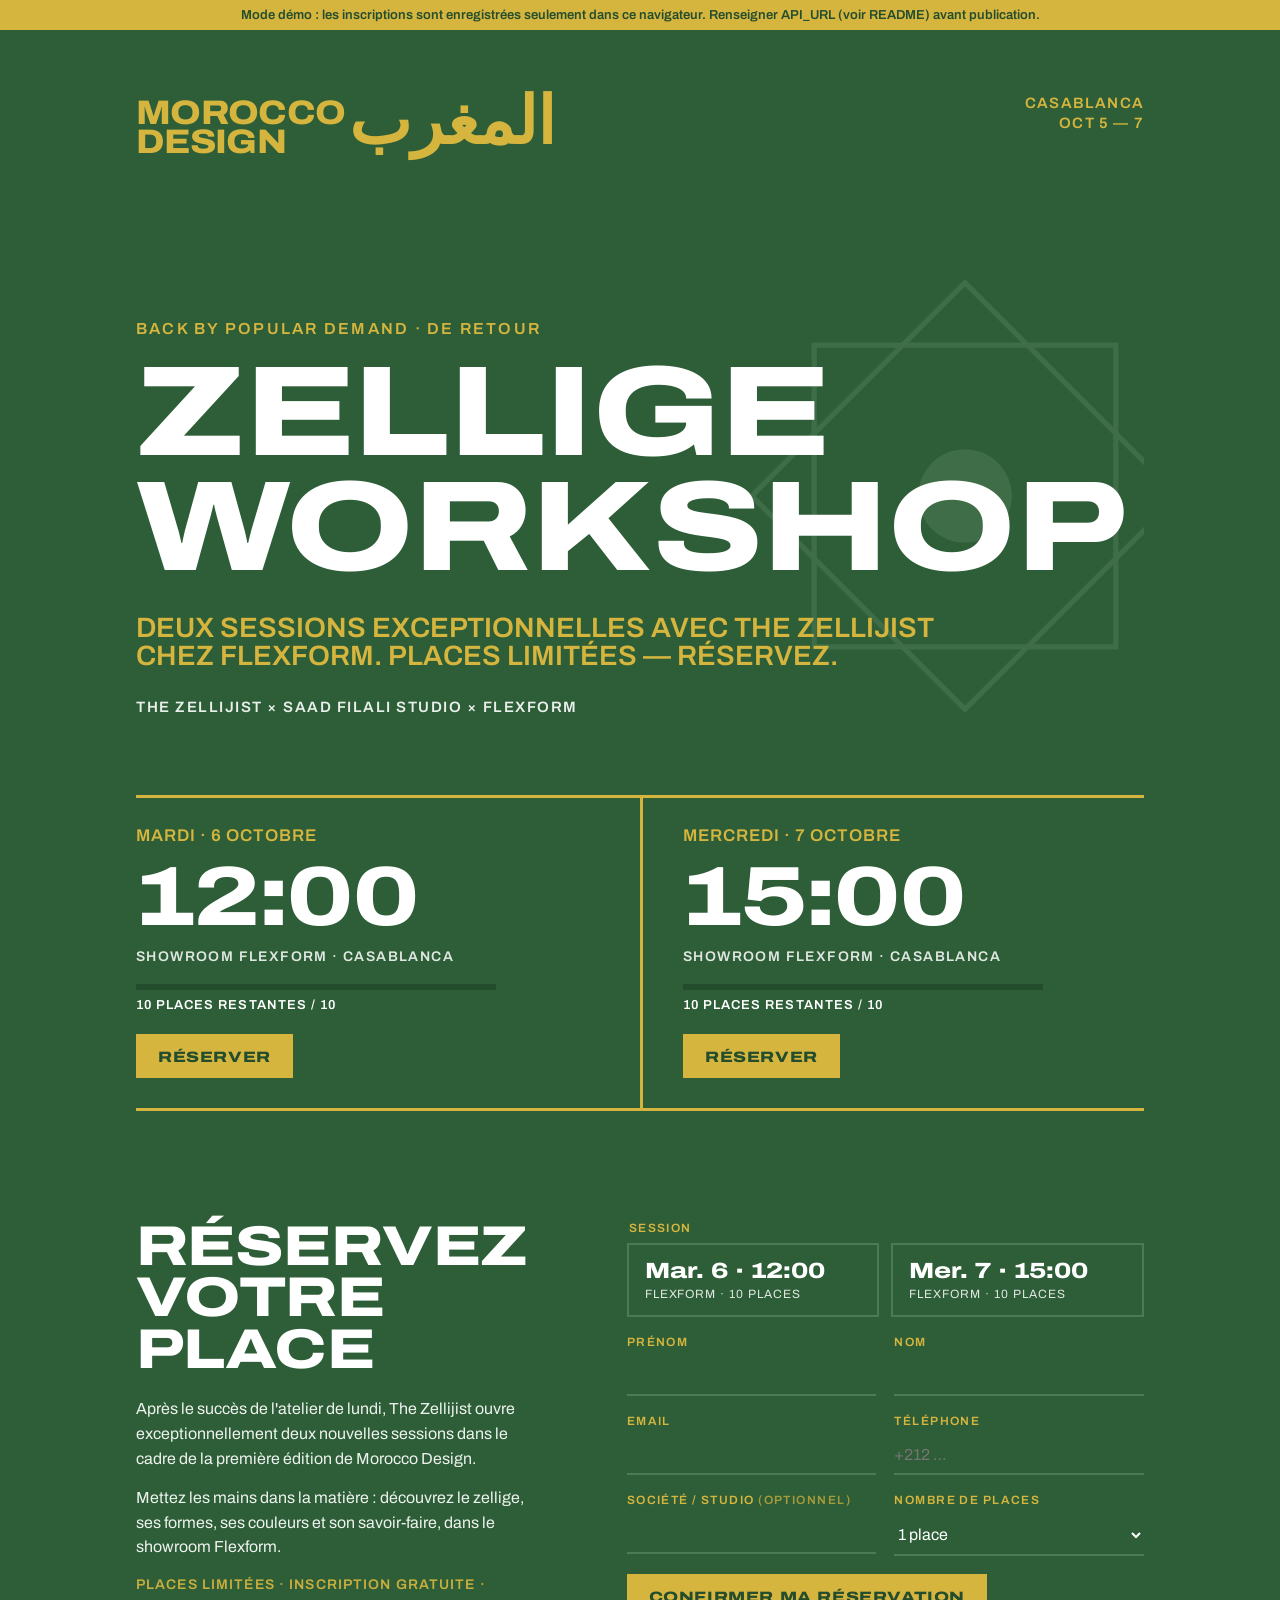
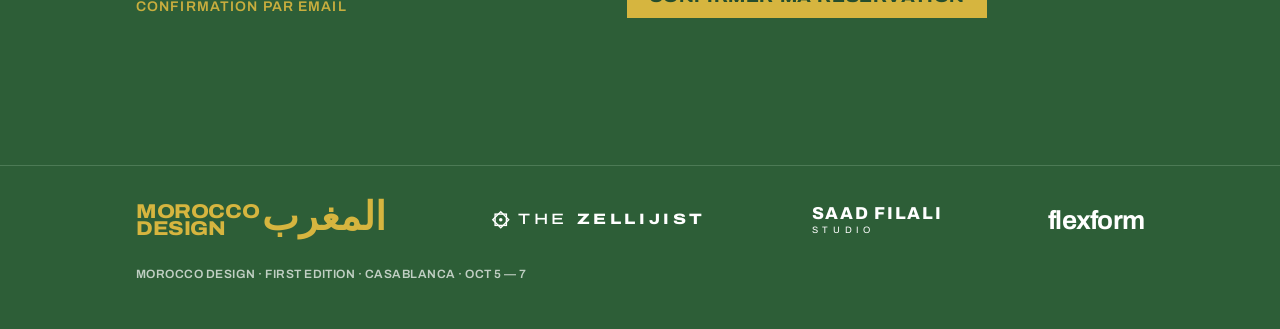
==== atelier/index.html @ c3d48245 "Add Zellijist zellige workshop promo: IG post, story and booking page Morocco Design art direction (" ====
<!doctype html>
<html lang="fr">
<head>
<meta charset="utf-8">
<meta name="viewport" content="width=device-width, initial-scale=1">
<title>Atelier Zellige — The Zellijist × Morocco Design</title>
<meta name="description" content="Atelier zellige The Zellijist chez Flexform, Casablanca — mardi 6 octobre à 12:00 et mercredi 7 octobre à 15:00. Morocco Design, première édition. Places limitées.">
<meta property="og:title" content="Zellige Workshop — The Zellijist × Morocco Design">
<meta property="og:description" content="Deux sessions exceptionnelles chez Flexform, Casablanca. Places limitées — réservez.">
<meta property="og:image" content="visuels/zellijist-atelier-post-1080x1350.png">
<link rel="stylesheet" href="assets/brand.css">
<style>
  /* URL du Web App Google Apps Script : voir README.md */
  * { box-sizing: border-box; }
  html { -webkit-text-size-adjust: 100%; }
  body { margin: 0; background: var(--md-green); color: var(--md-white); font-family: var(--font-wide); font-stretch: 100%; }
  a { color: inherit; }
  .wrap { max-width: 1120px; margin: 0 auto; padding: 0 clamp(16px, 5vw, 56px); }

  header.top { display: flex; justify-content: space-between; align-items: flex-start; padding-top: clamp(28px, 6vw, 64px); }
  header .logo-md { font-size: clamp(22px, 3.4vw, 34px); }
  header .tag { color: var(--md-gold); font-size: clamp(11px, 1.4vw, 15px); letter-spacing: .08em; text-align: right; line-height: 1.3; }

  .hero { position: relative; overflow: clip; padding: clamp(72px, 14vw, 160px) 0 clamp(40px, 7vw, 80px); }
  .hero .motif { position: absolute; right: -8%; top: 12%; width: min(46vw, 520px); color: var(--md-green-line); opacity: .55; pointer-events: none; }
  .eyebrow { color: var(--md-gold); font-size: clamp(12px, 1.5vw, 16px); letter-spacing: .14em; margin-bottom: 18px; }
  h1 { font-size: clamp(36px, 10.5vw, 128px); line-height: .9; margin: 0 0 28px; position: relative; }
  .lead { color: var(--md-gold); font-size: clamp(17px, 2.5vw, 28px); line-height: 1.02; max-width: 820px; margin: 0; position: relative; }
  .hero .by { margin-top: 28px; font-size: clamp(12px, 1.4vw, 15px); letter-spacing: .1em; opacity: .9; position: relative; }

  .sessions { display: grid; grid-template-columns: 1fr 1fr; border-top: 3px solid var(--md-gold); border-bottom: 3px solid var(--md-gold); }
  .s { padding: 28px 0 30px; display: flex; flex-direction: column; gap: 10px; }
  .s + .s { border-left: 3px solid var(--md-gold); padding-left: clamp(20px, 4vw, 40px); }
  .s .d { color: var(--md-gold); font-size: clamp(13px, 1.6vw, 17px); letter-spacing: .06em; }
  .s .h { font-size: clamp(48px, 7vw, 84px); line-height: 1; }
  .s .p { font-size: clamp(11px, 1.3vw, 14px); letter-spacing: .1em; opacity: .85; }
  .seats { margin-top: 10px; max-width: 360px; }
  .seats .bar { height: 6px; background: var(--md-green-deep); position: relative; overflow: hidden; }
  .seats .bar i { position: absolute; inset: 0 auto 0 0; background: var(--md-gold); width: 0; transition: width .5s ease; }
  .seats .n { margin-top: 8px; font-size: 13px; letter-spacing: .08em; }
  .s .pick { margin-top: 12px; align-self: flex-start; }

  .btn { appearance: none; border: 0; cursor: pointer; background: var(--md-gold); color: var(--md-green-deep); font-family: var(--font-wide); font-stretch: 125%; font-weight: 800; text-transform: uppercase; font-size: 15px; letter-spacing: .04em; padding: 15px 22px 13px; text-decoration: none; display: inline-block; }
  .btn:hover { background: var(--md-gold-soft); }
  .btn:focus-visible, input:focus-visible, label.opt:focus-within { outline: 3px solid var(--md-white); outline-offset: 2px; }
  .btn[disabled] { background: var(--md-green-line); color: var(--md-green-deep); cursor: not-allowed; }

  section.book { padding: clamp(56px, 9vw, 110px) 0; display: grid; grid-template-columns: 1fr 1.25fr; gap: clamp(28px, 6vw, 80px); }
  h2 { font-size: clamp(30px, 4.6vw, 56px); line-height: .92; margin: 0 0 22px; }
  .book .intro p { font-size: 16px; line-height: 1.55; margin: 0 0 14px; opacity: .92; max-width: 420px; }
  .book .intro .gold { color: var(--md-gold); }

  form { display: grid; grid-template-columns: 1fr 1fr; gap: 18px 18px; }
  .full { grid-column: 1 / -1; }
  fieldset { border: 0; padding: 0; margin: 0; }
  legend, label.f > span { display: block; font-size: 12px; letter-spacing: .12em; text-transform: uppercase; color: var(--md-gold); margin-bottom: 8px; font-weight: 600; }
  input[type=text], input[type=email], input[type=tel], select { width: 100%; font: inherit; font-size: 16px; color: var(--md-white); background: transparent; border: 0; border-bottom: 2px solid var(--md-green-line); padding: 10px 0; border-radius: 0; }
  input:focus, select:focus { outline: none; border-bottom-color: var(--md-gold); }
  select option { color: #111; }
  .opts { display: grid; grid-template-columns: 1fr 1fr; gap: 12px; }
  label.opt { display: block; border: 2px solid var(--md-green-line); padding: 14px 16px; cursor: pointer; }
  label.opt input { position: absolute; opacity: 0; pointer-events: none; }
  label.opt b { display: block; font-stretch: 125%; font-weight: 800; font-size: 22px; }
  label.opt small { display: block; font-size: 12px; letter-spacing: .08em; text-transform: uppercase; opacity: .85; margin-top: 4px; }
  label.opt:has(input:checked) { border-color: var(--md-gold); background: var(--md-green-deep); }
  label.opt:has(input:disabled) { opacity: .45; cursor: not-allowed; }
  .hp { position: absolute; left: -9999px; }
  .msg { min-height: 1.4em; font-size: 14px; }
  .msg.err { color: #FFD7C2; }
  .done { border: 3px solid var(--md-gold); padding: 32px; }
  .done h3 { margin: 0 0 12px; font-size: 32px; }
  .done p { margin: 0; line-height: 1.5; }
  .demo { background: var(--md-gold); color: var(--md-green-deep); font-size: 13px; text-align: center; padding: 8px 16px; font-weight: 600; }

  footer { border-top: 1px solid var(--md-green-line); padding: 34px 0 48px; }
  footer .partners { justify-content: space-between; gap: 24px 40px; font-size: 15px; }
  footer .partners .logo-md { font-size: 20px; }
  footer .partners .logo-flexform { font-size: 26px; }
  footer .partners .star { width: 1.3em; height: 1.3em; }
  footer .legal { margin-top: 28px; font-size: 12px; opacity: .7; letter-spacing: .04em; }

  @media (max-width: 760px) {
    .sessions { grid-template-columns: 1fr; }
    .s + .s { border-left: 0; border-top: 3px solid var(--md-gold); padding-left: 0; }
    section.book { grid-template-columns: 1fr; }
    form { grid-template-columns: 1fr; }
    .opts { grid-template-columns: 1fr; }
    footer .partners { justify-content: flex-start; }
  }
</style>
</head>
<body>
<div class="demo" id="demo" hidden>Mode démo : les inscriptions sont enregistrées seulement dans ce navigateur. Renseigner API_URL (voir README) avant publication.</div>

<div class="wrap">
  <header class="top">
    <a href="https://www.moroccodesign.com/experiences" class="logo logo-md" aria-label="Morocco Design" style="text-decoration:none"><span class="lat"><span>Morocco</span><span>Design</span></span><span class="ar" lang="ar">المغرب</span></a>
    <div class="tag caps">Casablanca<br>Oct 5 — 7</div>
  </header>

  <section class="hero">
    <svg class="motif" viewBox="0 0 100 100" fill="none" stroke="currentColor" stroke-width="1" aria-hidden="true"><rect x="21" y="21" width="58" height="58"/><rect x="21" y="21" width="58" height="58" transform="rotate(45 50 50)"/><circle cx="50" cy="50" r="9" fill="currentColor" stroke="none"/></svg>
    <div class="eyebrow caps">Back by popular demand · De retour</div>
    <h1 class="wide">Zellige<br>Workshop</h1>
    <p class="lead caps">Deux sessions exceptionnelles avec The Zellijist chez Flexform. Places limitées — réservez.</p>
    <div class="by caps">The Zellijist × Saad Filali Studio × Flexform</div>
  </section>

  <div class="sessions" id="sessions">
    <div class="s" data-id="mar-06-1200">
      <div class="d caps">Mardi · 6 octobre</div>
      <div class="h wide">12:00</div>
      <div class="p caps">Showroom Flexform · Casablanca</div>
      <div class="seats"><div class="bar"><i></i></div><div class="n caps">…</div></div>
      <a class="btn pick" href="#reserver">Réserver</a>
    </div>
    <div class="s" data-id="mer-07-1500">
      <div class="d caps">Mercredi · 7 octobre</div>
      <div class="h wide">15:00</div>
      <div class="p caps">Showroom Flexform · Casablanca</div>
      <div class="seats"><div class="bar"><i></i></div><div class="n caps">…</div></div>
      <a class="btn pick" href="#reserver">Réserver</a>
    </div>
  </div>

  <section class="book" id="reserver">
    <div class="intro">
      <h2 class="wide">Réservez<br>votre place</h2>
      <p>Après le succès de l'atelier de lundi, The Zellijist ouvre exceptionnellement deux nouvelles sessions dans le cadre de la première édition de Morocco Design.</p>
      <p>Mettez les mains dans la matière : découvrez le zellige, ses formes, ses couleurs et son savoir-faire, dans le showroom Flexform.</p>
      <p class="gold caps" style="font-size:14px;letter-spacing:.08em">Places limitées · Inscription gratuite · Confirmation par email</p>
    </div>

    <div id="formBox">
      <form id="form" novalidate>
        <fieldset class="full">
          <legend>Session</legend>
          <div class="opts">
            <label class="opt"><input type="radio" name="session" value="mar-06-1200" required><b>Mar. 6 · 12:00</b><small data-left="mar-06-1200">Flexform</small></label>
            <label class="opt"><input type="radio" name="session" value="mer-07-1500"><b>Mer. 7 · 15:00</b><small data-left="mer-07-1500">Flexform</small></label>
          </div>
        </fieldset>
        <label class="f"><span>Prénom</span><input type="text" name="firstName" autocomplete="given-name" required maxlength="80"></label>
        <label class="f"><span>Nom</span><input type="text" name="lastName" autocomplete="family-name" required maxlength="80"></label>
        <label class="f"><span>Email</span><input type="email" name="email" autocomplete="email" required maxlength="120"></label>
        <label class="f"><span>Téléphone</span><input type="tel" name="phone" autocomplete="tel" required maxlength="40" placeholder="+212 …"></label>
        <label class="f"><span>Société / studio <em style="font-style:normal;opacity:.7">(optionnel)</em></span><input type="text" name="company" autocomplete="organization" maxlength="120"></label>
        <label class="f"><span>Nombre de places</span><select name="seats"><option value="1">1 place</option><option value="2">2 places</option></select></label>
        <label class="hp" aria-hidden="true">Site web<input type="text" name="website" tabindex="-1" autocomplete="off"></label>
        <div class="full"><button class="btn" type="submit" id="submit">Confirmer ma réservation</button></div>
        <div class="full msg" id="msg" role="status" aria-live="polite"></div>
      </form>
    </div>
  </section>
</div>

<footer>
  <div class="wrap">
    <div class="partners">
      <span class="logo logo-md"><span class="lat"><span>Morocco</span><span>Design</span></span><span class="ar" lang="ar">المغرب</span></span>
      <span class="logo logo-zellijist"><svg class="star" viewBox="0 0 100 100" fill="none" stroke="currentColor" stroke-width="7" aria-hidden="true"><rect x="21" y="21" width="58" height="58"/><rect x="21" y="21" width="58" height="58" transform="rotate(45 50 50)"/><circle cx="50" cy="50" r="9" fill="currentColor" stroke="none"/></svg><span>The <b>Zellijist</b></span></span>
      <span class="logo logo-sfs"><b>Saad Filali</b><span>Studio</span></span>
      <span class="logo logo-flexform">flexform</span>
    </div>
    <div class="legal caps">Morocco Design · First edition · Casablanca · Oct 5 — 7</div>
  </div>
</footer>

<script>
  // ⬇︎ Coller ici l'URL du Web App Apps Script (…/exec). Vide = mode démo local.
  const API_URL = '';

  const DEMO_CAPACITY = 10;
  const IDS = ['mar-06-1200', 'mer-07-1500'];
  const ERRORS = {
    full: 'Cette session est complète. Essayez l\'autre créneau.',
    not_enough_seats: 'Il ne reste pas assez de places pour ce créneau.',
    already_registered: 'Vous êtes déjà inscrit·e à cette session avec cet email.',
    invalid_fields: 'Merci de remplir tous les champs obligatoires.',
    invalid_session: 'Merci de choisir une session.',
    busy: 'Beaucoup de demandes en même temps, merci de réessayer.',
    network: 'Connexion impossible. Merci de réessayer dans un instant.',
  };

  const form = document.getElementById('form');
  const msg = document.getElementById('msg');
  const submit = document.getElementById('submit');

  // ----- Mode démo (localStorage) -----
  const demo = {
    load() { try { return JSON.parse(localStorage.getItem('zellijist-demo') || '[]'); } catch { return []; } },
    save(rows) { try { localStorage.setItem('zellijist-demo', JSON.stringify(rows)); } catch {} },
    sessions(rows) {
      const out = {};
      IDS.forEach(id => {
        const booked = rows.filter(r => r.session === id).reduce((a, r) => a + r.seats, 0);
        out[id] = { capacity: DEMO_CAPACITY, booked, remaining: Math.max(0, DEMO_CAPACITY - booked) };
      });
      return out;
    },
  };

  async function fetchSessions() {
    if (!API_URL) return demo.sessions(demo.load());
    const r = await fetch(API_URL, { cache: 'no-store' });
    const j = await r.json();
    return j.sessions;
  }

  async function postBooking(data) {
    if (!API_URL) {
      const rows = demo.load();
      const s = demo.sessions(rows)[data.session];
      if (!s) return { ok: false, error: 'invalid_session' };
      if (rows.some(r => r.session === data.session && r.email === data.email.toLowerCase())) return { ok: false, error: 'already_registered' };
      if (data.seats > s.remaining) return { ok: false, error: s.remaining ? 'not_enough_seats' : 'full' };
      rows.push({ ...data, email: data.email.toLowerCase(), date: new Date().toISOString() });
      demo.save(rows);
      return { ok: true, sessions: demo.sessions(rows) };
    }
    // text/plain évite la requête preflight CORS vers Apps Script
    const r = await fetch(API_URL, { method: 'POST', headers: { 'Content-Type': 'text/plain;charset=utf-8' }, body: JSON.stringify(data) });
    return r.json();
  }

  function render(sessions) {
    if (!sessions) return;
    IDS.forEach(id => {
      const s = sessions[id]; if (!s) return;
      const card = document.querySelector(`.s[data-id="${id}"]`);
      const pct = s.capacity ? (s.booked / s.capacity) * 100 : 100;
      card.querySelector('.bar i').style.width = pct + '%';
      card.querySelector('.n').textContent = s.remaining > 0
        ? `${s.remaining} place${s.remaining > 1 ? 's' : ''} restante${s.remaining > 1 ? 's' : ''} / ${s.capacity}`
        : 'Complet';
      const pick = card.querySelector('.pick');
      pick.textContent = s.remaining > 0 ? 'Réserver' : 'Complet';
      pick.toggleAttribute('aria-disabled', s.remaining <= 0);
      pick.style.pointerEvents = s.remaining > 0 ? '' : 'none';
      pick.style.opacity = s.remaining > 0 ? '' : '.5';
      const radio = form.querySelector(`input[value="${id}"]`);
      radio.disabled = s.remaining <= 0;
      if (radio.disabled) radio.checked = false;
      form.querySelector(`[data-left="${id}"]`).textContent = s.remaining > 0 ? `Flexform · ${s.remaining} place${s.remaining > 1 ? 's' : ''}` : 'Complet';
    });
    const seatsSel = form.seats;
    const chosen = form.querySelector('input[name=session]:checked');
    const left = chosen ? sessions[chosen.value].remaining : 2;
    seatsSel.options[1].disabled = left < 2;
    if (left < 2) seatsSel.value = '1';
    if (IDS.every(id => sessions[id] && sessions[id].remaining <= 0)) {
      submit.disabled = true; submit.textContent = 'Toutes les sessions sont complètes';
    }
  }

  let current = null;
  async function refresh() {
    try { current = await fetchSessions(); render(current); }
    catch { document.querySelectorAll('.seats .n').forEach(n => (n.textContent = 'Places limitées')); }
  }

  document.querySelectorAll('.s .pick').forEach(a => a.addEventListener('click', () => {
    const id = a.closest('.s').dataset.id;
    const radio = form.querySelector(`input[value="${id}"]`);
    if (!radio.disabled) { radio.checked = true; render(current); }
  }));
  form.addEventListener('change', e => { if (e.target.name === 'session') render(current); });

  form.addEventListener('submit', async e => {
    e.preventDefault();
    msg.className = 'full msg'; msg.textContent = '';
    const fd = new FormData(form);
    const data = Object.fromEntries(fd.entries());
    data.seats = parseInt(data.seats, 10) || 1;
    if (!data.session) { msg.className += ' err'; msg.textContent = ERRORS.invalid_session; return; }
    if (!form.checkValidity()) { msg.className += ' err'; msg.textContent = ERRORS.invalid_fields; form.reportValidity(); return; }

    submit.disabled = true; submit.textContent = 'Envoi…';
    let res;
    try { res = await postBooking(data); } catch { res = { ok: false, error: 'network' }; }
    submit.disabled = false; submit.textContent = 'Confirmer ma réservation';

    if (res.sessions) { current = res.sessions; render(current); }
    if (!res.ok) { msg.className += ' err'; msg.textContent = ERRORS[res.error] || ERRORS.network; return; }

    const label = data.session === 'mar-06-1200' ? 'mardi 6 octobre à 12:00' : 'mercredi 7 octobre à 15:00';
    const box = document.getElementById('formBox');
    box.innerHTML = '';
    const done = document.createElement('div'); done.className = 'done';
    const h = document.createElement('h3'); h.className = 'wide'; h.textContent = 'C\'est réservé';
    const p = document.createElement('p');
    p.textContent = `Merci ${data.firstName} ! ${data.seats > 1 ? 'Vos ' + data.seats + ' places sont confirmées' : 'Votre place est confirmée'} pour l'atelier du ${label}, au showroom Flexform à Casablanca.${API_URL ? ' Un email de confirmation vous a été envoyé.' : ''}`;
    done.append(h, p); box.append(done);
    box.scrollIntoView({ behavior: 'smooth', block: 'center' });
  });

  if (!API_URL) document.getElementById('demo').hidden = false;
  refresh();
  setInterval(refresh, 30000);
</script>
</body>
</html>
---- atelier/assets/brand.css ----
/* Morocco Design 2026 — DA reprise pour l'atelier The Zellijist
   Vert / or / blanc, grotesque étendue en capitales. */
/* Polices auto-hébergées (Google Fonts, licence OFL) */
@font-face { font-family: 'Archivo'; font-style: normal; font-weight: 400 900; font-stretch: 62% 125%; font-display: swap;
  src: url(fonts/archivo-latin.woff2) format('woff2');
  unicode-range: U+0000-00FF, U+0131, U+0152-0153, U+02BB-02BC, U+02C6, U+02DA, U+02DC, U+0304, U+0308, U+0329, U+2000-206F, U+20AC, U+2122, U+2191, U+2193, U+2212, U+2215, U+FEFF, U+FFFD; }
@font-face { font-family: 'Archivo'; font-style: normal; font-weight: 400 900; font-stretch: 62% 125%; font-display: swap;
  src: url(fonts/archivo-latin-ext.woff2) format('woff2');
  unicode-range: U+0100-02BA, U+02BD-02C5, U+02C7-02CC, U+02CE-02D7, U+02DD-02FF, U+1E00-1E9F, U+20A0-20C0, U+2C60-2C7F, U+A720-A7FF; }
@font-face { font-family: 'Amiri'; font-style: normal; font-weight: 700; font-display: swap;
  src: url(fonts/amiri-arabic.woff2) format('woff2'); unicode-range: U+0600-06FF, U+0750-077F, U+FB50-FDFF, U+FE70-FEFC; }

:root {
  --md-green: #2D5E37;
  --md-green-deep: #244D2D;
  --md-green-line: #4C7A55;
  --md-gold: #D6B53F;
  --md-gold-soft: #E4CB6E;
  --md-white: #FFFFFF;
  --md-ink: #10261A;
  --font-wide: 'Archivo', 'Helvetica Neue', Arial, sans-serif;
  --font-ar: 'Amiri', 'Noto Naskh Arabic', serif;
}

.wide { font-family: var(--font-wide); font-stretch: 125%; font-weight: 800; text-transform: uppercase; letter-spacing: -0.01em; }
.caps { font-family: var(--font-wide); font-stretch: 100%; font-weight: 600; text-transform: uppercase; }

/* ---------- Logos ----------
   Wordmarks typographiques en attendant les fichiers officiels.
   Pour utiliser les vrais logos : déposer les SVG/PNG dans atelier/assets/logos/
   et remplacer le contenu de chaque .logo par <img src="assets/logos/xxx.svg" alt="...">. */
.logo { display: inline-flex; align-items: center; color: currentColor; line-height: 1; white-space: nowrap; }

.logo-md { gap: .12em; color: var(--md-gold); }

.logo-md .lat { text-transform: uppercase; font-family: var(--font-wide); font-stretch: 112%; font-weight: 800; font-size: 1em; line-height: .86; letter-spacing: -0.02em; display: flex; flex-direction: column; }
.logo-md .ar { font-family: var(--font-ar); font-weight: 700; font-size: 1.95em; line-height: 1; transform: translateY(-.08em); }

.logo-zellijist { font-family: var(--font-wide); font-stretch: 125%; font-weight: 500; letter-spacing: .24em; text-transform: uppercase; gap: .5em; }
.logo-zellijist .star { width: 1.15em; height: 1.15em; flex: none; }
.logo-zellijist b { font-weight: 800; }

.logo-sfs { font-family: var(--font-wide); font-stretch: 100%; font-weight: 400; letter-spacing: .18em; text-transform: uppercase; flex-direction: column; align-items: flex-start; gap: .25em; }
.logo-sfs b { font-weight: 800; letter-spacing: .1em; font-size: 1.15em; }
.logo-sfs span { font-size: .62em; letter-spacing: .5em; }

.logo-flexform { font-family: var(--font-wide); font-stretch: 100%; font-weight: 700; letter-spacing: -0.03em; text-transform: lowercase; font-size: 1.35em; }

.partners { display: flex; align-items: center; flex-wrap: wrap; }
.partners .x { font-family: var(--font-wide); font-weight: 400; opacity: .6; }

[hidden] { display: none !important; }
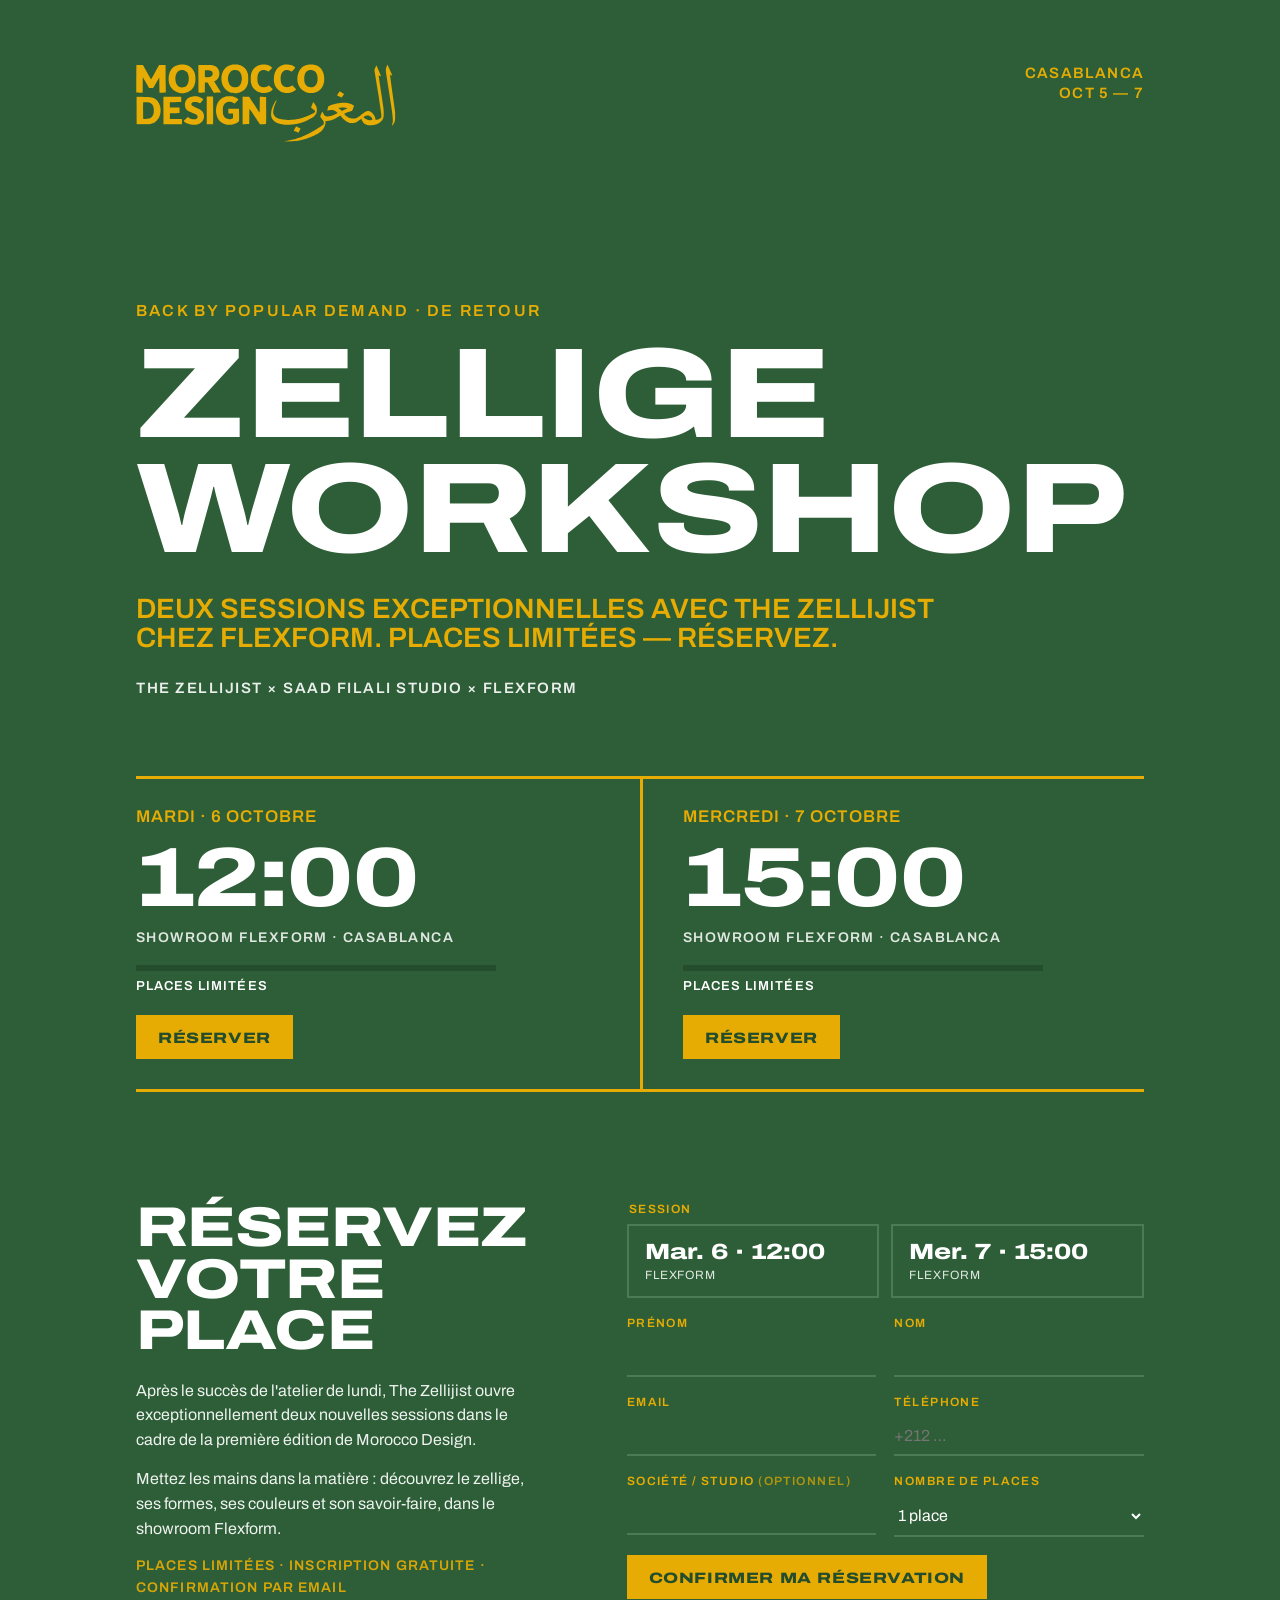
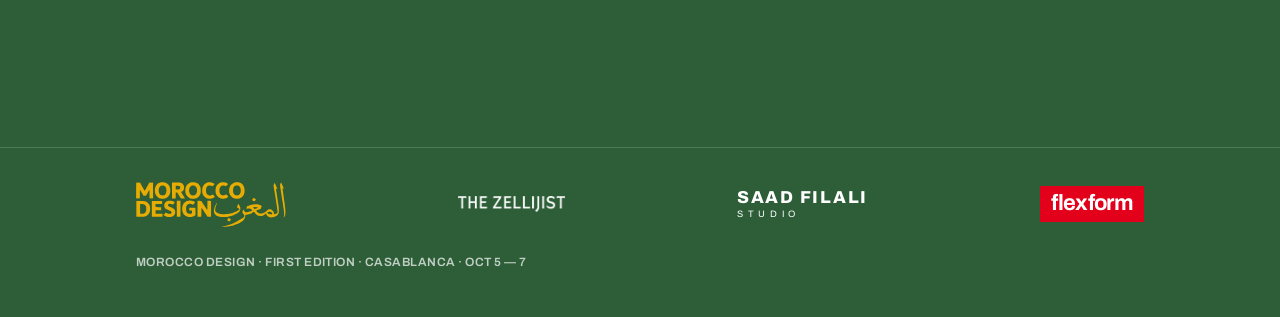
==== commit e4bb6d17: "Atelier: official logos, no watermark, Vercel API wiring Morocco Design vector logo (official gold #" ====
--- a/atelier/index.html
+++ b/atelier/index.html
@@ -18,11 +18,10 @@
   .wrap { max-width: 1120px; margin: 0 auto; padding: 0 clamp(16px, 5vw, 56px); }
 
   header.top { display: flex; justify-content: space-between; align-items: flex-start; padding-top: clamp(28px, 6vw, 64px); }
-  header .logo-md { font-size: clamp(22px, 3.4vw, 34px); }
+  header .logo-md { width: clamp(160px, 24vw, 260px); }
   header .tag { color: var(--md-gold); font-size: clamp(11px, 1.4vw, 15px); letter-spacing: .08em; text-align: right; line-height: 1.3; }
 
   .hero { position: relative; overflow: clip; padding: clamp(72px, 14vw, 160px) 0 clamp(40px, 7vw, 80px); }
-  .hero .motif { position: absolute; right: -8%; top: 12%; width: min(46vw, 520px); color: var(--md-green-line); opacity: .55; pointer-events: none; }
   .eyebrow { color: var(--md-gold); font-size: clamp(12px, 1.5vw, 16px); letter-spacing: .14em; margin-bottom: 18px; }
   h1 { font-size: clamp(36px, 10.5vw, 128px); line-height: .9; margin: 0 0 28px; position: relative; }
   .lead { color: var(--md-gold); font-size: clamp(17px, 2.5vw, 28px); line-height: 1.02; max-width: 820px; margin: 0; position: relative; }
@@ -74,9 +73,9 @@
 
   footer { border-top: 1px solid var(--md-green-line); padding: 34px 0 48px; }
   footer .partners { justify-content: space-between; gap: 24px 40px; font-size: 15px; }
-  footer .partners .logo-md { font-size: 20px; }
-  footer .partners .logo-flexform { font-size: 26px; }
-  footer .partners .star { width: 1.3em; height: 1.3em; }
+  footer .partners .logo-md { width: 150px; }
+  footer .partners .logo-flexform { font-size: 22px; }
+  footer .partners .logo-zellijist { height: 16px; width: auto; }
   footer .legal { margin-top: 28px; font-size: 12px; opacity: .7; letter-spacing: .04em; }
 
   @media (max-width: 760px) {
@@ -90,16 +89,15 @@
 </style>
 </head>
 <body>
-<div class="demo" id="demo" hidden>Mode démo : les inscriptions sont enregistrées seulement dans ce navigateur. Renseigner API_URL (voir README) avant publication.</div>
+<div class="demo" id="demo" hidden>Mode démo : les inscriptions sont enregistrées seulement dans ce navigateur.</div>
 
 <div class="wrap">
   <header class="top">
-    <a href="https://www.moroccodesign.com/experiences" class="logo logo-md" aria-label="Morocco Design" style="text-decoration:none"><span class="lat"><span>Morocco</span><span>Design</span></span><span class="ar" lang="ar">المغرب</span></a>
+    <a href="https://www.moroccodesign.com/experiences" aria-label="Morocco Design"><img class="logo logo-md" src="assets/logos/morocco-design.svg" alt="Morocco Design"></a>
     <div class="tag caps">Casablanca<br>Oct 5 — 7</div>
   </header>
 
   <section class="hero">
-    <svg class="motif" viewBox="0 0 100 100" fill="none" stroke="currentColor" stroke-width="1" aria-hidden="true"><rect x="21" y="21" width="58" height="58"/><rect x="21" y="21" width="58" height="58" transform="rotate(45 50 50)"/><circle cx="50" cy="50" r="9" fill="currentColor" stroke="none"/></svg>
     <div class="eyebrow caps">Back by popular demand · De retour</div>
     <h1 class="wide">Zellige<br>Workshop</h1>
     <p class="lead caps">Deux sessions exceptionnelles avec The Zellijist chez Flexform. Places limitées — réservez.</p>
@@ -157,8 +155,8 @@
 <footer>
   <div class="wrap">
     <div class="partners">
-      <span class="logo logo-md"><span class="lat"><span>Morocco</span><span>Design</span></span><span class="ar" lang="ar">المغرب</span></span>
-      <span class="logo logo-zellijist"><svg class="star" viewBox="0 0 100 100" fill="none" stroke="currentColor" stroke-width="7" aria-hidden="true"><rect x="21" y="21" width="58" height="58"/><rect x="21" y="21" width="58" height="58" transform="rotate(45 50 50)"/><circle cx="50" cy="50" r="9" fill="currentColor" stroke="none"/></svg><span>The <b>Zellijist</b></span></span>
+      <img class="logo logo-md" src="assets/logos/morocco-design.svg" alt="Morocco Design">
+      <img class="logo logo-zellijist" src="assets/logos/the-zellijist-blanc.png" alt="The Zellijist">
       <span class="logo logo-sfs"><b>Saad Filali</b><span>Studio</span></span>
       <span class="logo logo-flexform">flexform</span>
     </div>
@@ -167,8 +165,9 @@
 </footer>
 
 <script>
-  // ⬇︎ Coller ici l'URL du Web App Apps Script (…/exec). Vide = mode démo local.
-  const API_URL = '';
+  // Fonction Vercel du site (api/atelier.js). Mode démo hors ligne : fichier local, localhost ou ?demo.
+  const API_URL = '/api/atelier';
+  const DEMO = location.protocol === 'file:' || /^(localhost|127\.0\.0\.1)$/.test(location.hostname) || new URLSearchParams(location.search).has('demo');
 
   const DEMO_CAPACITY = 10;
   const IDS = ['mar-06-1200', 'mer-07-1500'];
@@ -201,14 +200,15 @@
   };
 
   async function fetchSessions() {
-    if (!API_URL) return demo.sessions(demo.load());
+    if (DEMO) return demo.sessions(demo.load());
     const r = await fetch(API_URL, { cache: 'no-store' });
     const j = await r.json();
+    if (!j.ok) throw new Error(j.error);
     return j.sessions;
   }
 
   async function postBooking(data) {
-    if (!API_URL) {
+    if (DEMO) {
       const rows = demo.load();
       const s = demo.sessions(rows)[data.session];
       if (!s) return { ok: false, error: 'invalid_session' };
@@ -218,8 +218,7 @@
       demo.save(rows);
       return { ok: true, sessions: demo.sessions(rows) };
     }
-    // text/plain évite la requête preflight CORS vers Apps Script
-    const r = await fetch(API_URL, { method: 'POST', headers: { 'Content-Type': 'text/plain;charset=utf-8' }, body: JSON.stringify(data) });
+    const r = await fetch(API_URL, { method: 'POST', headers: { 'Content-Type': 'application/json' }, body: JSON.stringify(data) });
     return r.json();
   }
 
@@ -289,12 +288,12 @@
     const done = document.createElement('div'); done.className = 'done';
     const h = document.createElement('h3'); h.className = 'wide'; h.textContent = 'C\'est réservé';
     const p = document.createElement('p');
-    p.textContent = `Merci ${data.firstName} ! ${data.seats > 1 ? 'Vos ' + data.seats + ' places sont confirmées' : 'Votre place est confirmée'} pour l'atelier du ${label}, au showroom Flexform à Casablanca.${API_URL ? ' Un email de confirmation vous a été envoyé.' : ''}`;
+    p.textContent = `Merci ${data.firstName} ! ${data.seats > 1 ? 'Vos ' + data.seats + ' places sont confirmées' : 'Votre place est confirmée'} pour l'atelier du ${label}, au showroom Flexform à Casablanca.${!DEMO ? ' Un email de confirmation vous a été envoyé.' : ''}`;
     done.append(h, p); box.append(done);
     box.scrollIntoView({ behavior: 'smooth', block: 'center' });
   });
 
-  if (!API_URL) document.getElementById('demo').hidden = false;
+  if (DEMO) document.getElementById('demo').hidden = false;
   refresh();
   setInterval(refresh, 30000);
 </script>
--- a/atelier/assets/brand.css
+++ b/atelier/assets/brand.css
@@ -7,44 +7,33 @@
 @font-face { font-family: 'Archivo'; font-style: normal; font-weight: 400 900; font-stretch: 62% 125%; font-display: swap;
   src: url(fonts/archivo-latin-ext.woff2) format('woff2');
   unicode-range: U+0100-02BA, U+02BD-02C5, U+02C7-02CC, U+02CE-02D7, U+02DD-02FF, U+1E00-1E9F, U+20A0-20C0, U+2C60-2C7F, U+A720-A7FF; }
-@font-face { font-family: 'Amiri'; font-style: normal; font-weight: 700; font-display: swap;
-  src: url(fonts/amiri-arabic.woff2) format('woff2'); unicode-range: U+0600-06FF, U+0750-077F, U+FB50-FDFF, U+FE70-FEFC; }
 
 :root {
   --md-green: #2D5E37;
   --md-green-deep: #244D2D;
   --md-green-line: #4C7A55;
-  --md-gold: #D6B53F;
-  --md-gold-soft: #E4CB6E;
+  --md-gold: #E6AC03;   /* or du logo vectoriel officiel */
+  --md-gold-soft: #F2C23A;
   --md-white: #FFFFFF;
   --md-ink: #10261A;
+  --flexform-red: #E2001A;
   --font-wide: 'Archivo', 'Helvetica Neue', Arial, sans-serif;
-  --font-ar: 'Amiri', 'Noto Naskh Arabic', serif;
 }
 
 .wide { font-family: var(--font-wide); font-stretch: 125%; font-weight: 800; text-transform: uppercase; letter-spacing: -0.01em; }
 .caps { font-family: var(--font-wide); font-stretch: 100%; font-weight: 600; text-transform: uppercase; }
 
 /* ---------- Logos ----------
-   Wordmarks typographiques en attendant les fichiers officiels.
-   Pour utiliser les vrais logos : déposer les SVG/PNG dans atelier/assets/logos/
-   et remplacer le contenu de chaque .logo par <img src="assets/logos/xxx.svg" alt="...">. */
+   Fichiers dans assets/logos/ (fonds transparents). Flexform garde son cadre rouge.
+   Saad Filali Studio : wordmark typographique en attendant le fichier officiel. */
 .logo { display: inline-flex; align-items: center; color: currentColor; line-height: 1; white-space: nowrap; }
-
-.logo-md { gap: .12em; color: var(--md-gold); }
-
-.logo-md .lat { text-transform: uppercase; font-family: var(--font-wide); font-stretch: 112%; font-weight: 800; font-size: 1em; line-height: .86; letter-spacing: -0.02em; display: flex; flex-direction: column; }
-.logo-md .ar { font-family: var(--font-ar); font-weight: 700; font-size: 1.95em; line-height: 1; transform: translateY(-.08em); }
-
-.logo-zellijist { font-family: var(--font-wide); font-stretch: 125%; font-weight: 500; letter-spacing: .24em; text-transform: uppercase; gap: .5em; }
-.logo-zellijist .star { width: 1.15em; height: 1.15em; flex: none; }
-.logo-zellijist b { font-weight: 800; }
+img.logo { display: block; height: auto; }
 
 .logo-sfs { font-family: var(--font-wide); font-stretch: 100%; font-weight: 400; letter-spacing: .18em; text-transform: uppercase; flex-direction: column; align-items: flex-start; gap: .25em; }
 .logo-sfs b { font-weight: 800; letter-spacing: .1em; font-size: 1.15em; }
 .logo-sfs span { font-size: .62em; letter-spacing: .5em; }
 
-.logo-flexform { font-family: var(--font-wide); font-stretch: 100%; font-weight: 700; letter-spacing: -0.03em; text-transform: lowercase; font-size: 1.35em; }
+.logo-flexform { background: var(--flexform-red); color: #fff; font-family: var(--font-wide); font-stretch: 100%; font-weight: 700; letter-spacing: -0.03em; text-transform: lowercase; font-size: 1.35em; padding: .28em .5em .36em; }
 
 .partners { display: flex; align-items: center; flex-wrap: wrap; }
 .partners .x { font-family: var(--font-wide); font-weight: 400; opacity: .6; }
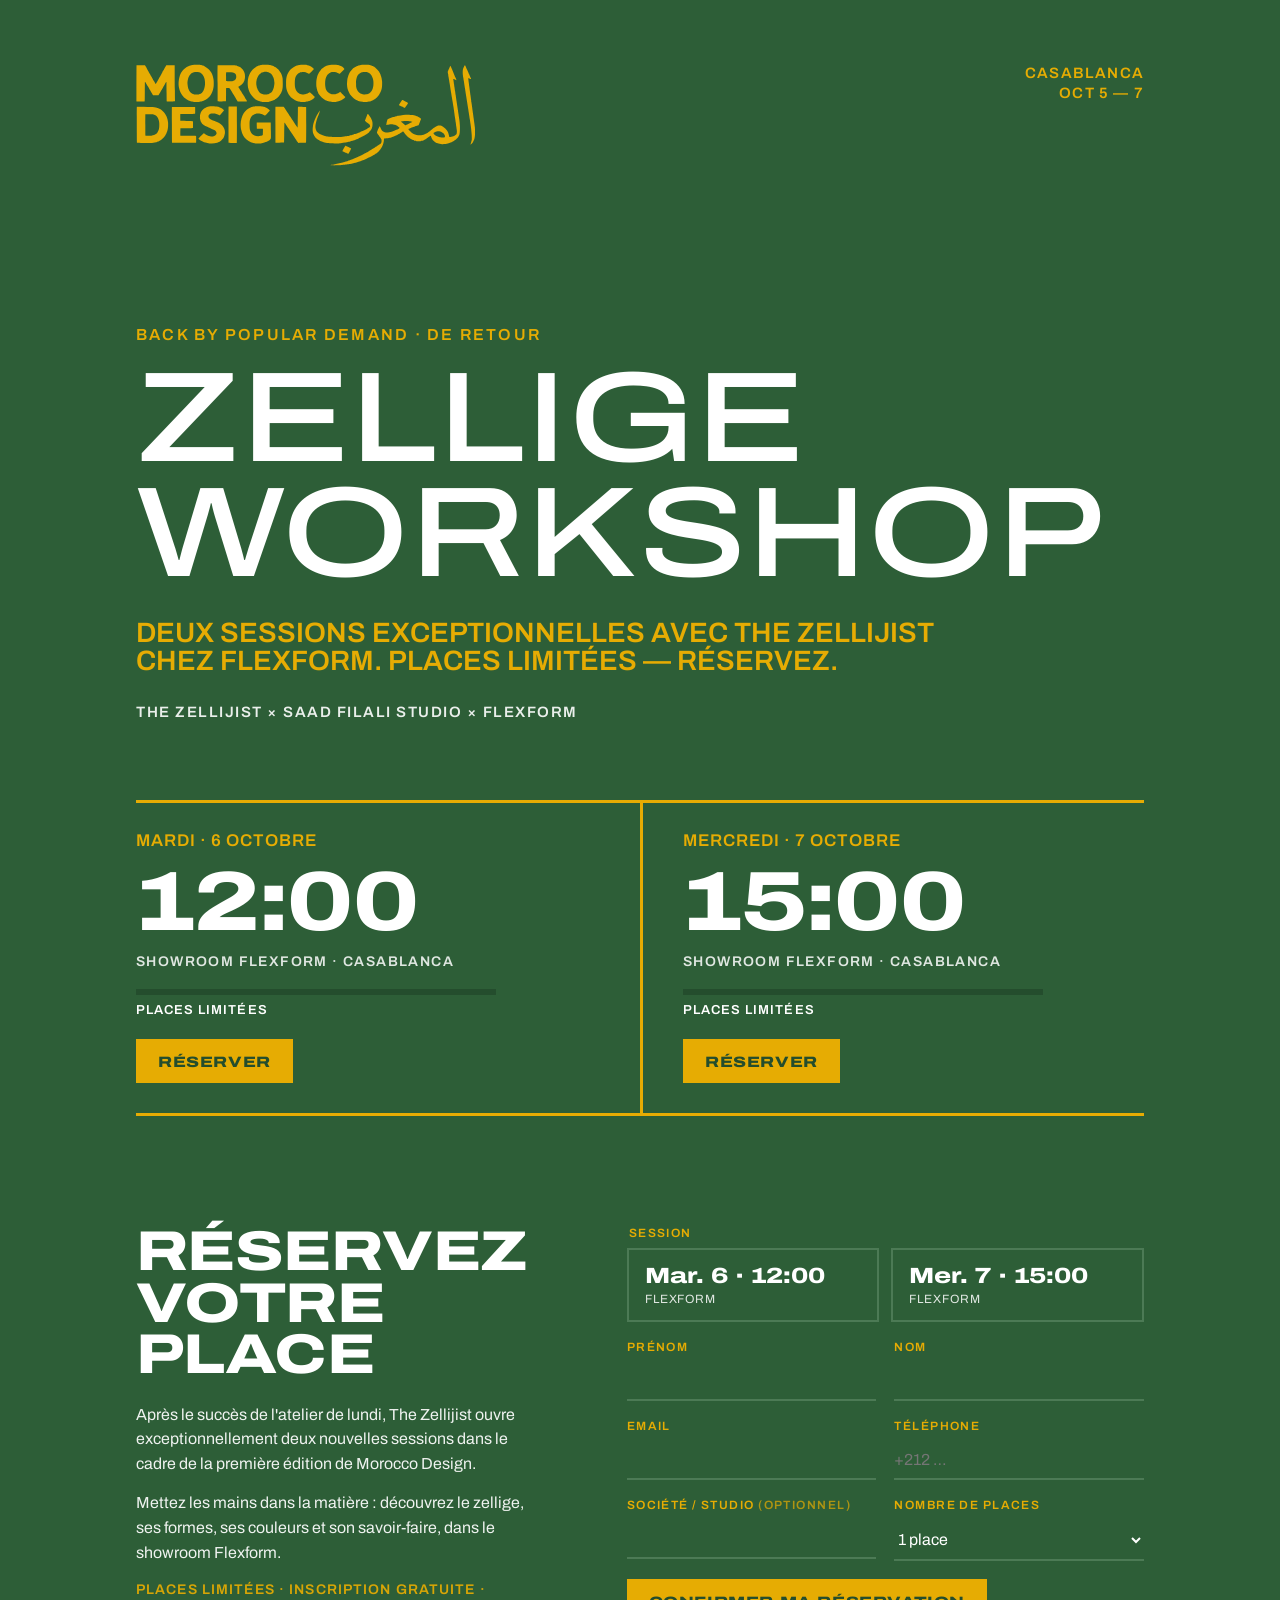
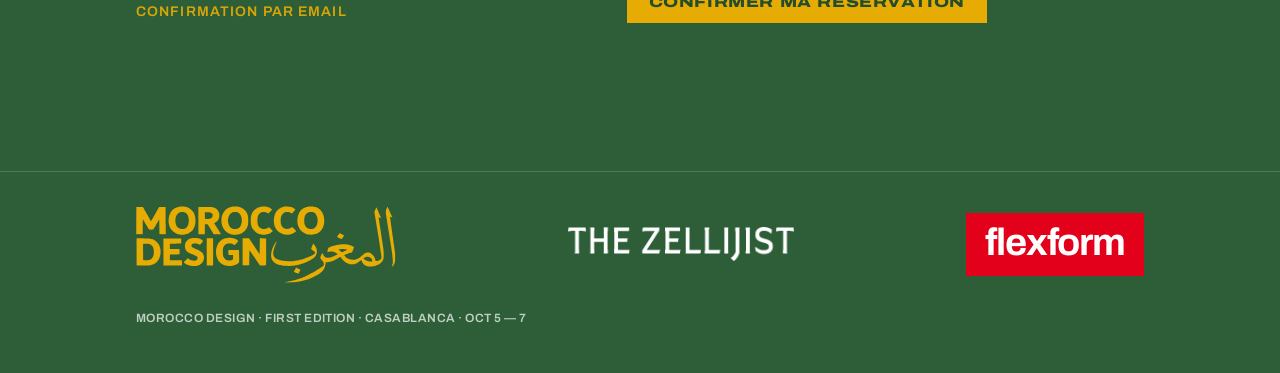
==== commit 9f5068df: "Atelier: lighter headline, bigger logos, drop Saad Filali Studio logo Co-Authored-By: Claude Opus 5." ====
--- a/atelier/index.html
+++ b/atelier/index.html
@@ -18,12 +18,12 @@
   .wrap { max-width: 1120px; margin: 0 auto; padding: 0 clamp(16px, 5vw, 56px); }
 
   header.top { display: flex; justify-content: space-between; align-items: flex-start; padding-top: clamp(28px, 6vw, 64px); }
-  header .logo-md { width: clamp(160px, 24vw, 260px); }
+  header .logo-md { width: clamp(200px, 30vw, 340px); }
   header .tag { color: var(--md-gold); font-size: clamp(11px, 1.4vw, 15px); letter-spacing: .08em; text-align: right; line-height: 1.3; }
 
   .hero { position: relative; overflow: clip; padding: clamp(72px, 14vw, 160px) 0 clamp(40px, 7vw, 80px); }
   .eyebrow { color: var(--md-gold); font-size: clamp(12px, 1.5vw, 16px); letter-spacing: .14em; margin-bottom: 18px; }
-  h1 { font-size: clamp(36px, 10.5vw, 128px); line-height: .9; margin: 0 0 28px; position: relative; }
+  h1.wide { font-weight: 500; font-size: clamp(36px, 10.5vw, 128px); line-height: .9; margin: 0 0 28px; position: relative; }
   .lead { color: var(--md-gold); font-size: clamp(17px, 2.5vw, 28px); line-height: 1.02; max-width: 820px; margin: 0; position: relative; }
   .hero .by { margin-top: 28px; font-size: clamp(12px, 1.4vw, 15px); letter-spacing: .1em; opacity: .9; position: relative; }
 
@@ -72,10 +72,10 @@
   .demo { background: var(--md-gold); color: var(--md-green-deep); font-size: 13px; text-align: center; padding: 8px 16px; font-weight: 600; }
 
   footer { border-top: 1px solid var(--md-green-line); padding: 34px 0 48px; }
-  footer .partners { justify-content: space-between; gap: 24px 40px; font-size: 15px; }
-  footer .partners .logo-md { width: 150px; }
-  footer .partners .logo-flexform { font-size: 22px; }
-  footer .partners .logo-zellijist { height: 16px; width: auto; }
+  footer .partners { justify-content: space-between; align-items: center; gap: 28px 48px; font-size: 15px; }
+  footer .partners .logo-md { width: clamp(180px, 24vw, 260px); }
+  footer .partners .logo-flexform { font-size: clamp(26px, 3.4vw, 38px); }
+  footer .partners .logo-zellijist { height: clamp(22px, 3vw, 34px); width: auto; }
   footer .legal { margin-top: 28px; font-size: 12px; opacity: .7; letter-spacing: .04em; }
 
   @media (max-width: 760px) {
@@ -157,7 +157,6 @@
     <div class="partners">
       <img class="logo logo-md" src="assets/logos/morocco-design.svg" alt="Morocco Design">
       <img class="logo logo-zellijist" src="assets/logos/the-zellijist-blanc.png" alt="The Zellijist">
-      <span class="logo logo-sfs"><b>Saad Filali</b><span>Studio</span></span>
       <span class="logo logo-flexform">flexform</span>
     </div>
     <div class="legal caps">Morocco Design · First edition · Casablanca · Oct 5 — 7</div>
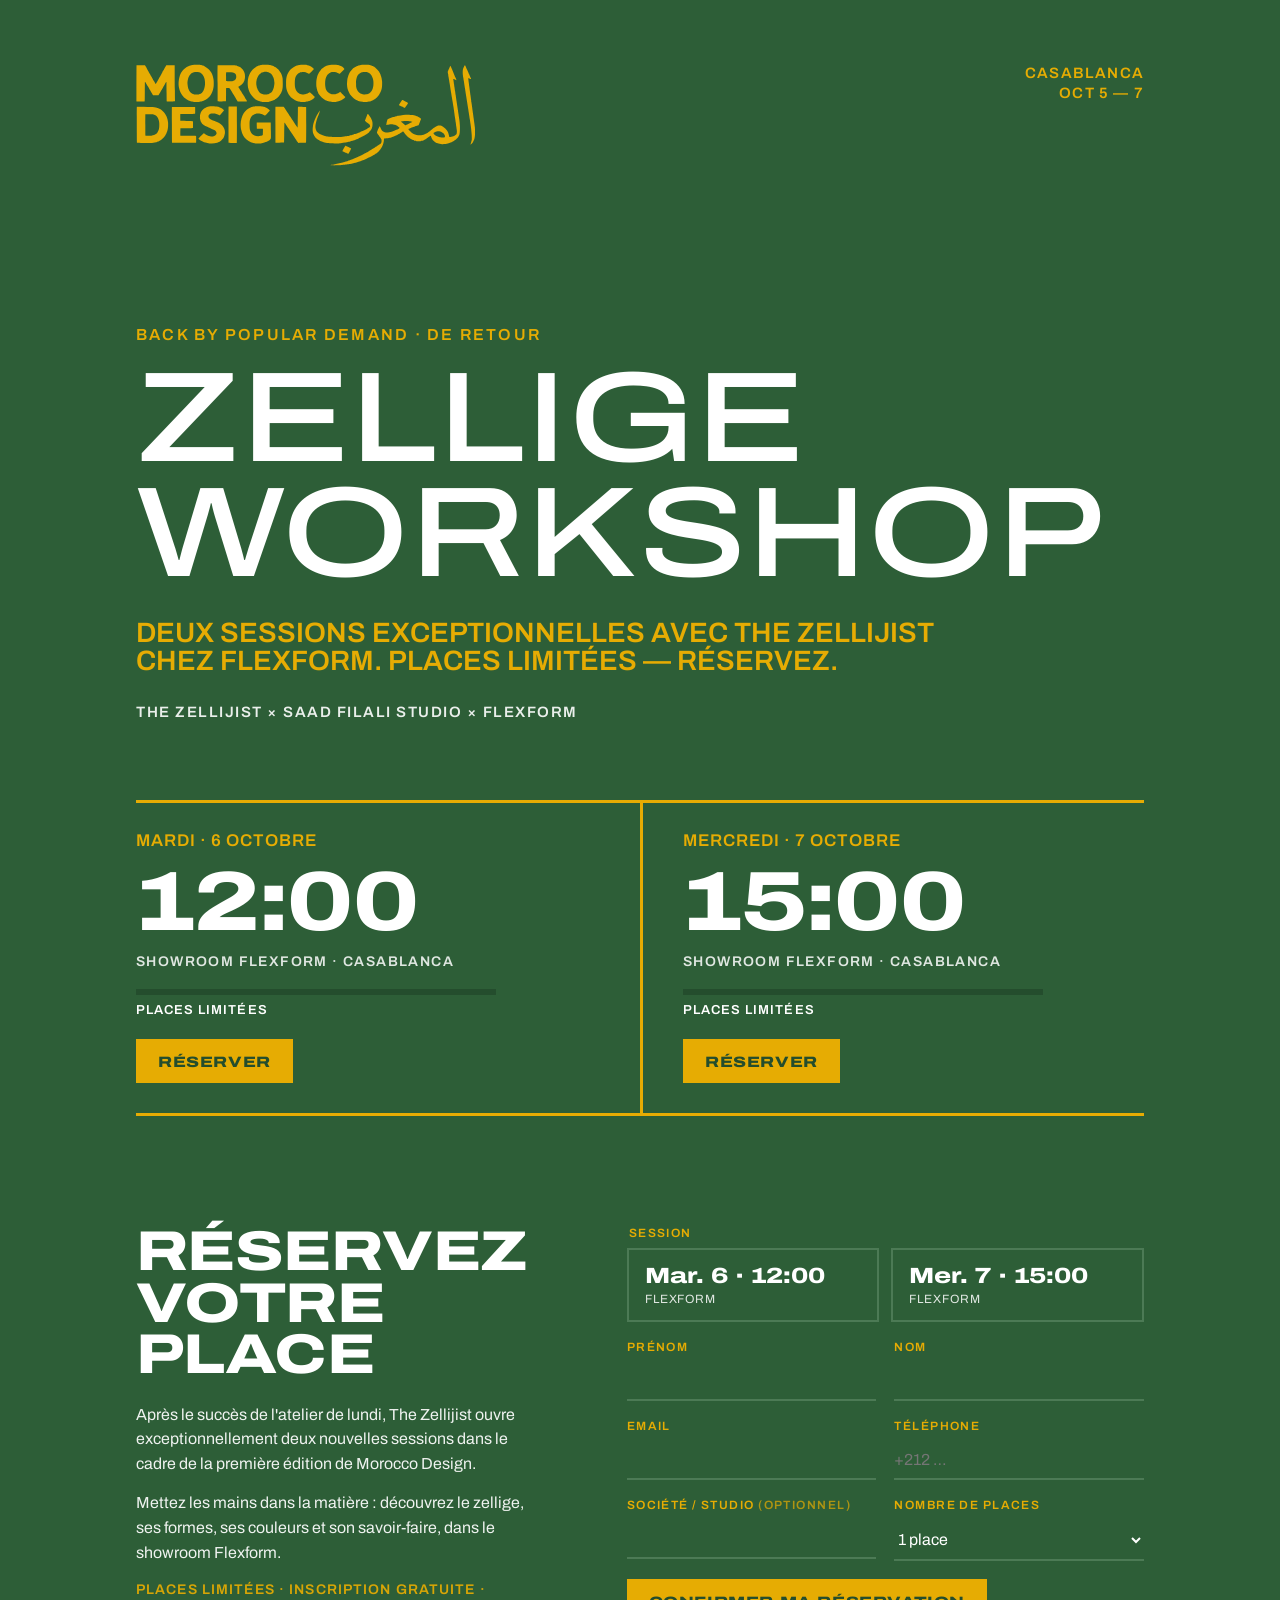
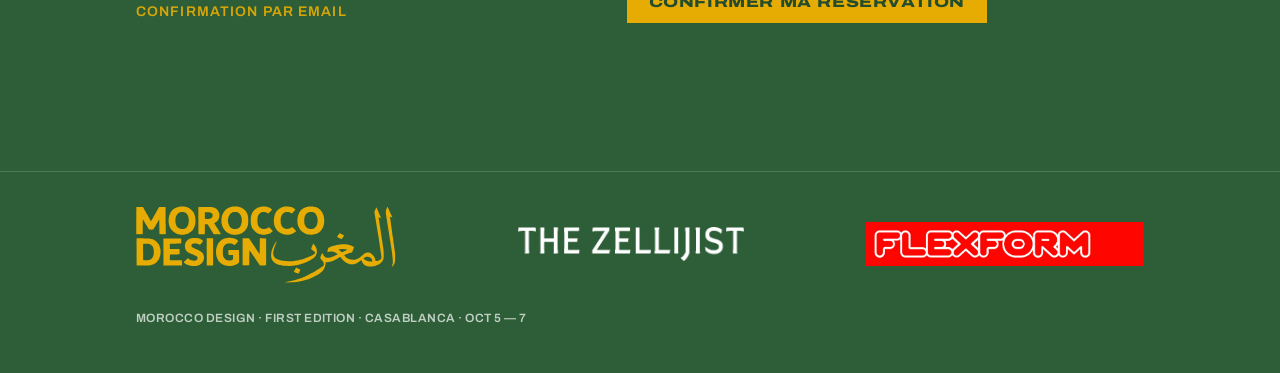
==== commit e14bbe8c: "Atelier: original Flexform logo, one sheet per session in the waitlist workbook Flexform logo is the" ====
--- a/atelier/index.html
+++ b/atelier/index.html
@@ -74,7 +74,7 @@
   footer { border-top: 1px solid var(--md-green-line); padding: 34px 0 48px; }
   footer .partners { justify-content: space-between; align-items: center; gap: 28px 48px; font-size: 15px; }
   footer .partners .logo-md { width: clamp(180px, 24vw, 260px); }
-  footer .partners .logo-flexform { font-size: clamp(26px, 3.4vw, 38px); }
+  footer .partners .logo-flexform { height: clamp(30px, 3.6vw, 44px); width: auto; }
   footer .partners .logo-zellijist { height: clamp(22px, 3vw, 34px); width: auto; }
   footer .legal { margin-top: 28px; font-size: 12px; opacity: .7; letter-spacing: .04em; }
 
@@ -157,7 +157,7 @@
     <div class="partners">
       <img class="logo logo-md" src="assets/logos/morocco-design.svg" alt="Morocco Design">
       <img class="logo logo-zellijist" src="assets/logos/the-zellijist-blanc.png" alt="The Zellijist">
-      <span class="logo logo-flexform">flexform</span>
+      <img class="logo logo-flexform" src="assets/logos/flexform.png" alt="Flexform">
     </div>
     <div class="legal caps">Morocco Design · First edition · Casablanca · Oct 5 — 7</div>
   </div>
--- a/atelier/assets/brand.css
+++ b/atelier/assets/brand.css
@@ -16,7 +16,6 @@
   --md-gold-soft: #F2C23A;
   --md-white: #FFFFFF;
   --md-ink: #10261A;
-  --flexform-red: #E2001A;
   --font-wide: 'Archivo', 'Helvetica Neue', Arial, sans-serif;
 }
 
@@ -24,7 +23,7 @@
 .caps { font-family: var(--font-wide); font-stretch: 100%; font-weight: 600; text-transform: uppercase; }
 
 /* ---------- Logos ----------
-   Fichiers dans assets/logos/ (fonds transparents). Flexform garde son cadre rouge.
+   Fichiers dans assets/logos/ (fonds transparents). Flexform : logo original, cadre rouge compris.
    Saad Filali Studio : wordmark typographique en attendant le fichier officiel. */
 .logo { display: inline-flex; align-items: center; color: currentColor; line-height: 1; white-space: nowrap; }
 img.logo { display: block; height: auto; }
@@ -33,7 +32,7 @@
 .logo-sfs b { font-weight: 800; letter-spacing: .1em; font-size: 1.15em; }
 .logo-sfs span { font-size: .62em; letter-spacing: .5em; }
 
-.logo-flexform { background: var(--flexform-red); color: #fff; font-family: var(--font-wide); font-stretch: 100%; font-weight: 700; letter-spacing: -0.03em; text-transform: lowercase; font-size: 1.35em; padding: .28em .5em .36em; }
+.logo-flexform { display: block; }
 
 .partners { display: flex; align-items: center; flex-wrap: wrap; }
 .partners .x { font-family: var(--font-wide); font-weight: 400; opacity: .6; }
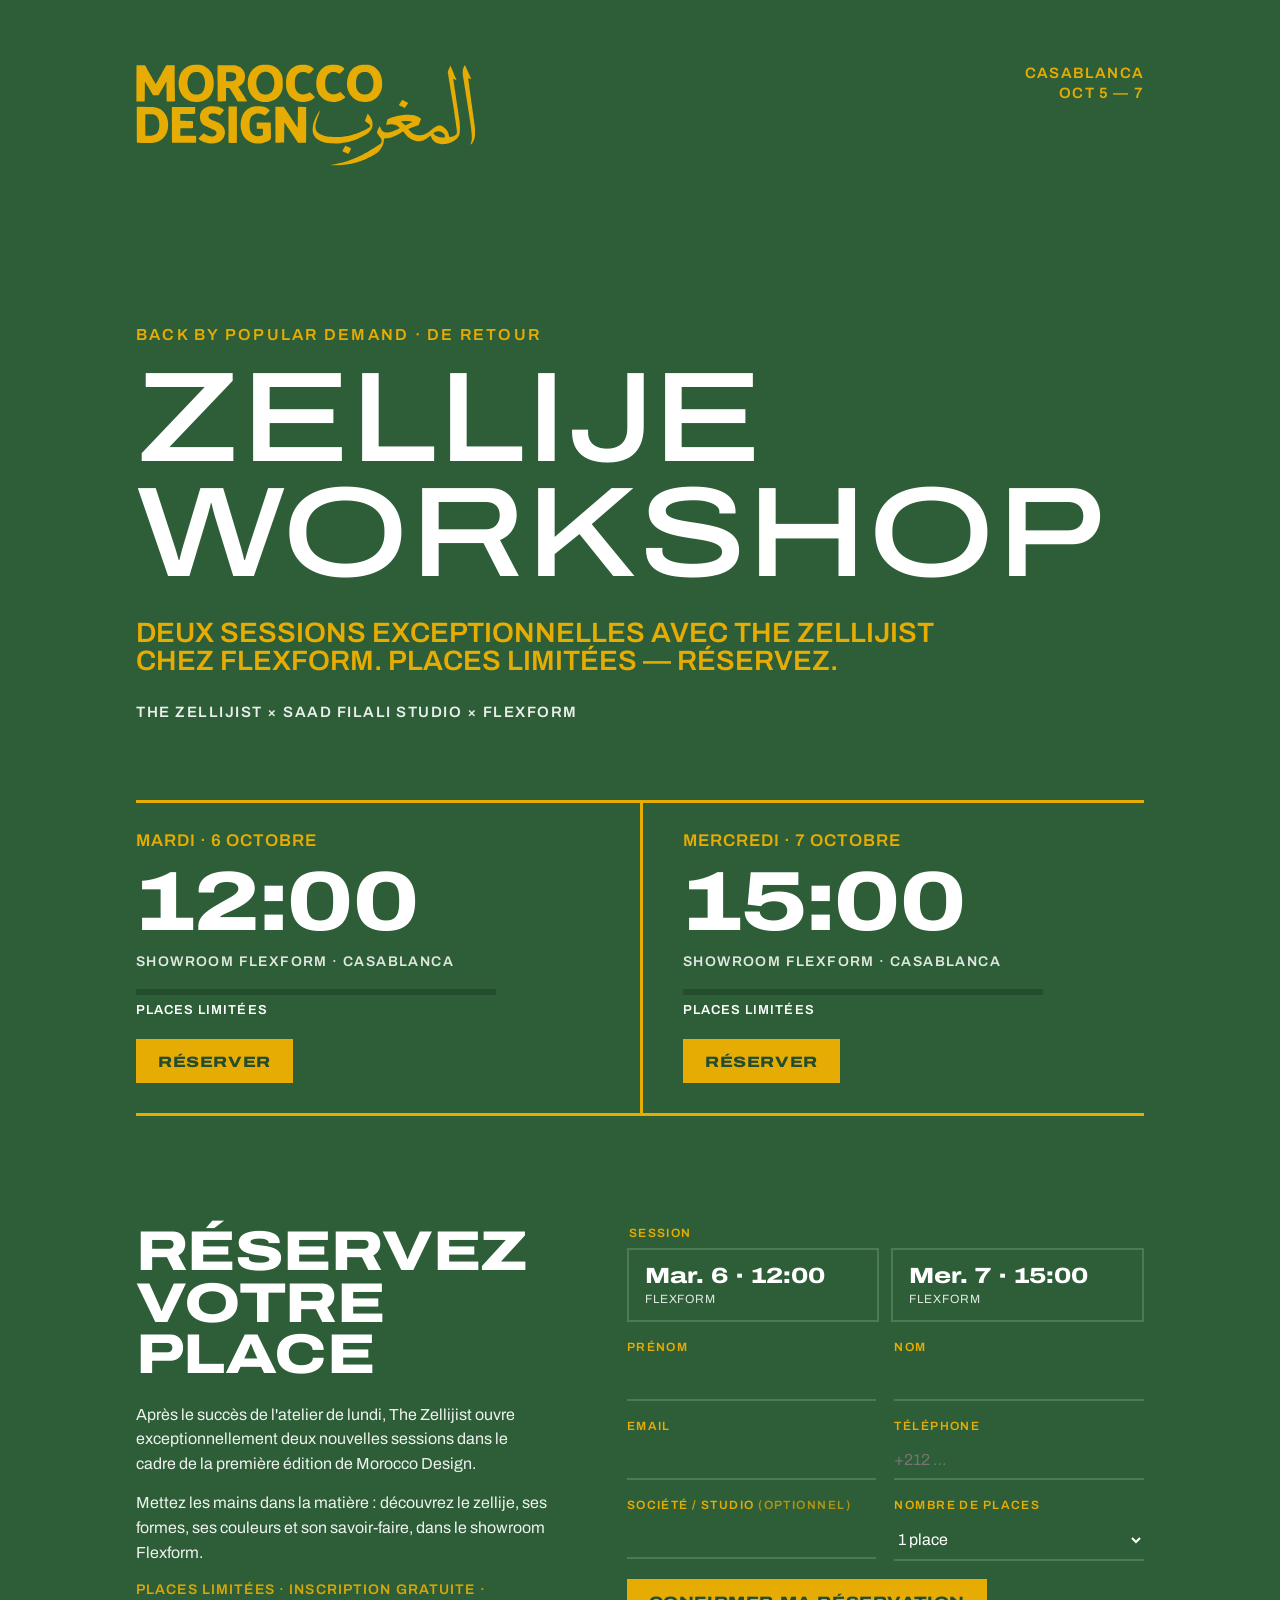
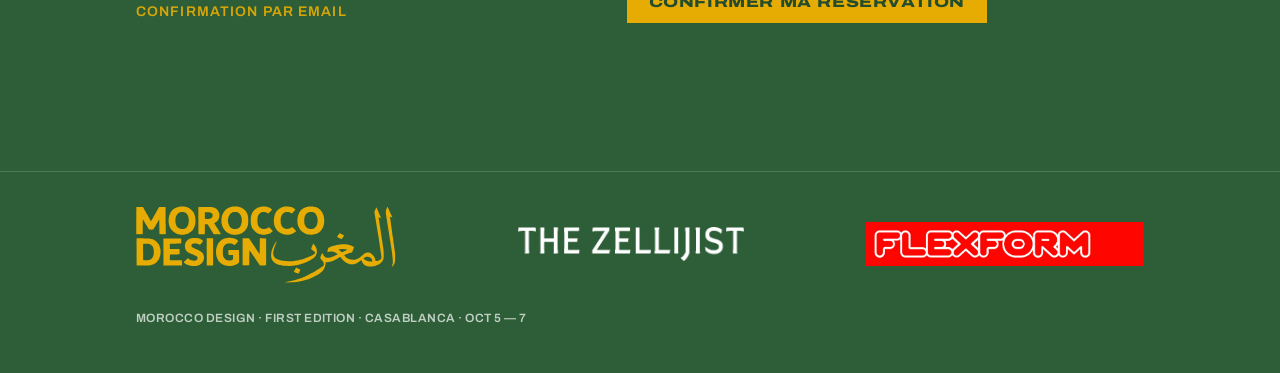
==== commit f529884c: "Atelier: link is thezellijist.com/flexform, spell zellije with a J Co-Authored-By: Claude Opus 5.5 <" ====
--- a/atelier/index.html
+++ b/atelier/index.html
@@ -3,9 +3,9 @@
 <head>
 <meta charset="utf-8">
 <meta name="viewport" content="width=device-width, initial-scale=1">
-<title>Atelier Zellige — The Zellijist × Morocco Design</title>
-<meta name="description" content="Atelier zellige The Zellijist chez Flexform, Casablanca — mardi 6 octobre à 12:00 et mercredi 7 octobre à 15:00. Morocco Design, première édition. Places limitées.">
-<meta property="og:title" content="Zellige Workshop — The Zellijist × Morocco Design">
+<title>Atelier Zellije — The Zellijist × Morocco Design</title>
+<meta name="description" content="Atelier zellije The Zellijist chez Flexform, Casablanca — mardi 6 octobre à 12:00 et mercredi 7 octobre à 15:00. Morocco Design, première édition. Places limitées.">
+<meta property="og:title" content="Zellije Workshop — The Zellijist × Morocco Design">
 <meta property="og:description" content="Deux sessions exceptionnelles chez Flexform, Casablanca. Places limitées — réservez.">
 <meta property="og:image" content="visuels/zellijist-atelier-post-1080x1350.png">
 <link rel="stylesheet" href="assets/brand.css">
@@ -99,7 +99,7 @@
 
   <section class="hero">
     <div class="eyebrow caps">Back by popular demand · De retour</div>
-    <h1 class="wide">Zellige<br>Workshop</h1>
+    <h1 class="wide">Zellije<br>Workshop</h1>
     <p class="lead caps">Deux sessions exceptionnelles avec The Zellijist chez Flexform. Places limitées — réservez.</p>
     <div class="by caps">The Zellijist × Saad Filali Studio × Flexform</div>
   </section>
@@ -125,7 +125,7 @@
     <div class="intro">
       <h2 class="wide">Réservez<br>votre place</h2>
       <p>Après le succès de l'atelier de lundi, The Zellijist ouvre exceptionnellement deux nouvelles sessions dans le cadre de la première édition de Morocco Design.</p>
-      <p>Mettez les mains dans la matière : découvrez le zellige, ses formes, ses couleurs et son savoir-faire, dans le showroom Flexform.</p>
+      <p>Mettez les mains dans la matière : découvrez le zellije, ses formes, ses couleurs et son savoir-faire, dans le showroom Flexform.</p>
       <p class="gold caps" style="font-size:14px;letter-spacing:.08em">Places limitées · Inscription gratuite · Confirmation par email</p>
     </div>
 
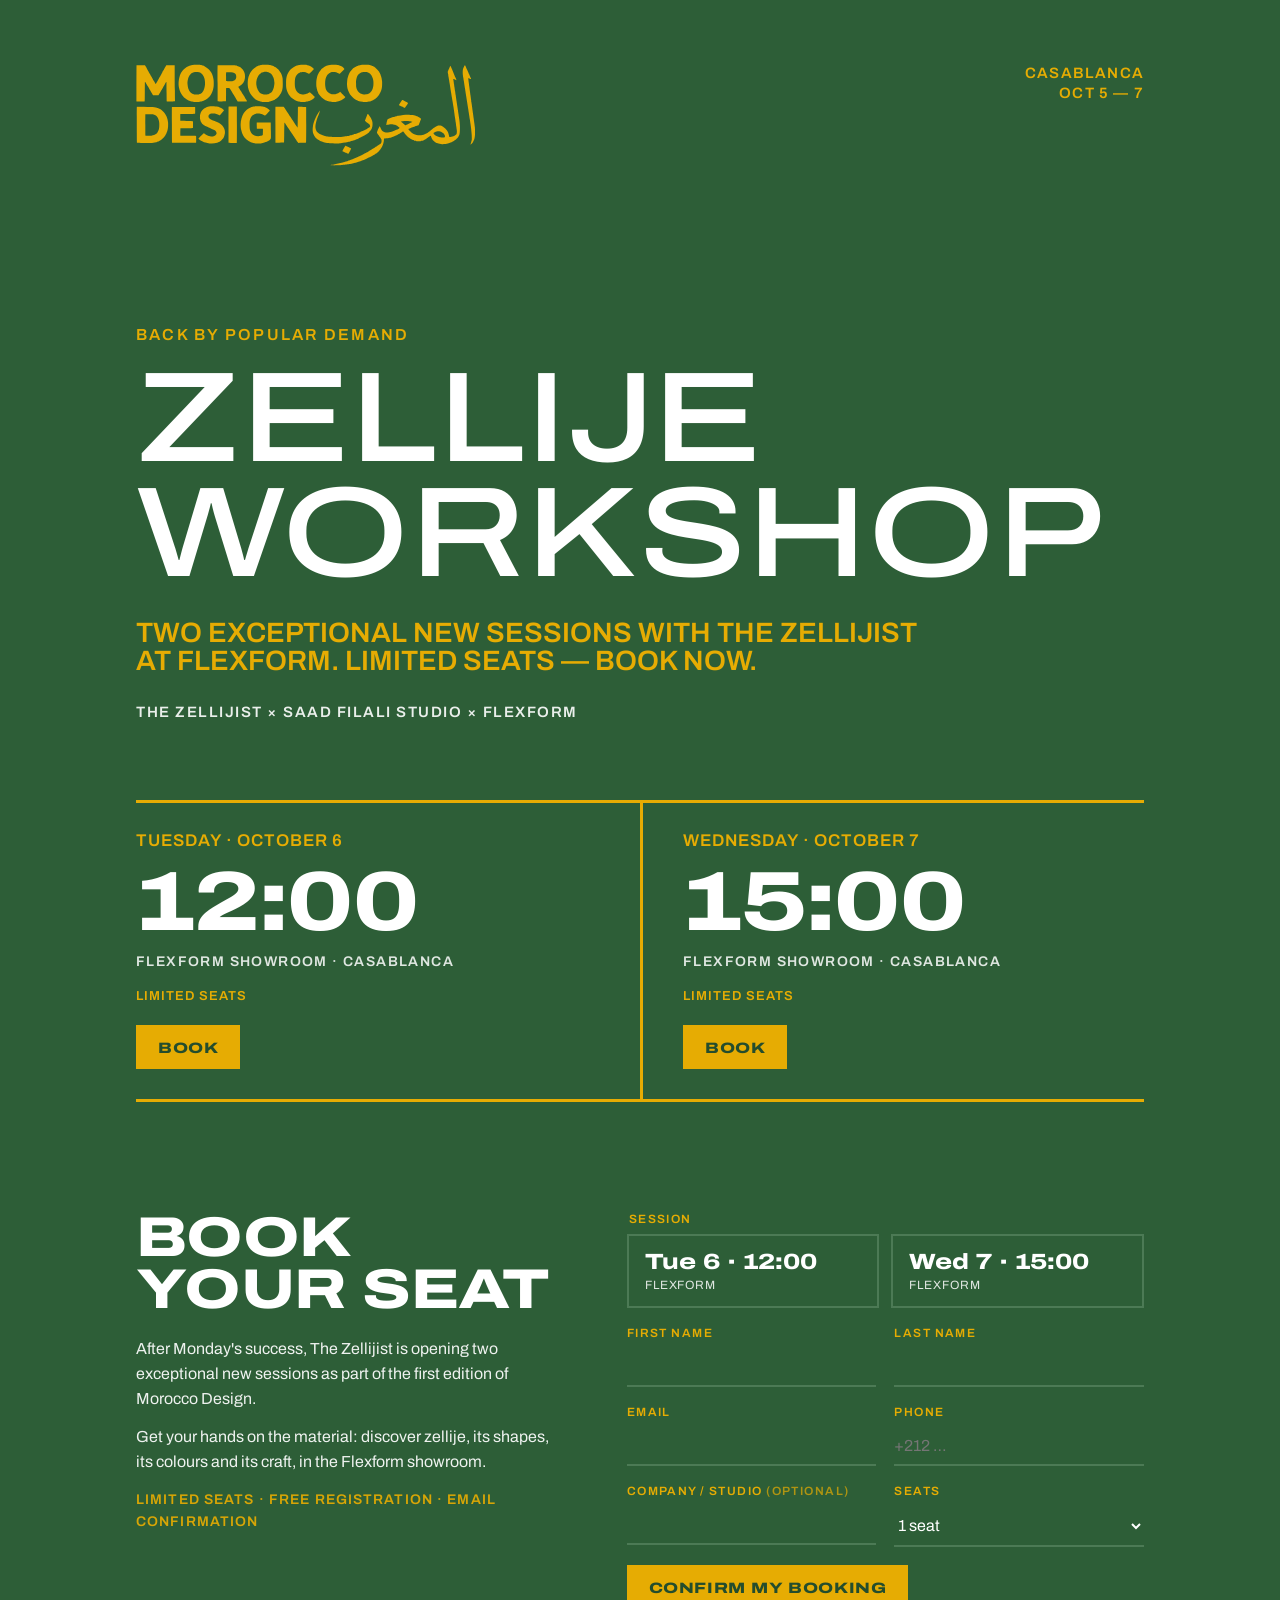
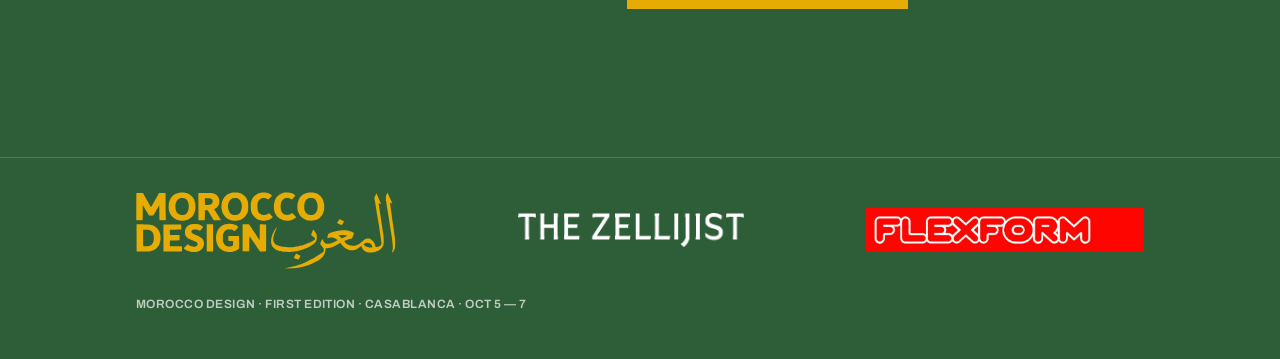
==== commit 3e1bca9e: "Atelier: English page and visuals, 8 seats per session, no visible seat count Co-Authored-By: Claude" ====
--- a/atelier/index.html
+++ b/atelier/index.html
@@ -1,12 +1,12 @@
 <!doctype html>
-<html lang="fr">
+<html lang="en">
 <head>
 <meta charset="utf-8">
 <meta name="viewport" content="width=device-width, initial-scale=1">
-<title>Atelier Zellije — The Zellijist × Morocco Design</title>
-<meta name="description" content="Atelier zellije The Zellijist chez Flexform, Casablanca — mardi 6 octobre à 12:00 et mercredi 7 octobre à 15:00. Morocco Design, première édition. Places limitées.">
+<title>Zellije Workshop — The Zellijist × Morocco Design</title>
+<meta name="description" content="The Zellijist zellije workshop at Flexform, Casablanca — Tuesday October 6 at 12:00 and Wednesday October 7 at 15:00. Morocco Design, first edition. Limited seats.">
 <meta property="og:title" content="Zellije Workshop — The Zellijist × Morocco Design">
-<meta property="og:description" content="Deux sessions exceptionnelles chez Flexform, Casablanca. Places limitées — réservez.">
+<meta property="og:description" content="Two exceptional new sessions at Flexform, Casablanca. Limited seats — book now.">
 <meta property="og:image" content="visuels/zellijist-atelier-post-1080x1350.png">
 <link rel="stylesheet" href="assets/brand.css">
 <style>
@@ -33,10 +33,7 @@
   .s .d { color: var(--md-gold); font-size: clamp(13px, 1.6vw, 17px); letter-spacing: .06em; }
   .s .h { font-size: clamp(48px, 7vw, 84px); line-height: 1; }
   .s .p { font-size: clamp(11px, 1.3vw, 14px); letter-spacing: .1em; opacity: .85; }
-  .seats { margin-top: 10px; max-width: 360px; }
-  .seats .bar { height: 6px; background: var(--md-green-deep); position: relative; overflow: hidden; }
-  .seats .bar i { position: absolute; inset: 0 auto 0 0; background: var(--md-gold); width: 0; transition: width .5s ease; }
-  .seats .n { margin-top: 8px; font-size: 13px; letter-spacing: .08em; }
+  .s .n { margin-top: 10px; font-size: 13px; letter-spacing: .08em; color: var(--md-gold); }
   .s .pick { margin-top: 12px; align-self: flex-start; }
 
   .btn { appearance: none; border: 0; cursor: pointer; background: var(--md-gold); color: var(--md-green-deep); font-family: var(--font-wide); font-stretch: 125%; font-weight: 800; text-transform: uppercase; font-size: 15px; letter-spacing: .04em; padding: 15px 22px 13px; text-decoration: none; display: inline-block; }
@@ -89,7 +86,7 @@
 </style>
 </head>
 <body>
-<div class="demo" id="demo" hidden>Mode démo : les inscriptions sont enregistrées seulement dans ce navigateur.</div>
+<div class="demo" id="demo" hidden>Demo mode: bookings are only stored in this browser.</div>
 
 <div class="wrap">
   <header class="top">
@@ -98,35 +95,35 @@
   </header>
 
   <section class="hero">
-    <div class="eyebrow caps">Back by popular demand · De retour</div>
+    <div class="eyebrow caps">Back by popular demand</div>
     <h1 class="wide">Zellije<br>Workshop</h1>
-    <p class="lead caps">Deux sessions exceptionnelles avec The Zellijist chez Flexform. Places limitées — réservez.</p>
+    <p class="lead caps">Two exceptional new sessions with The Zellijist at Flexform. Limited seats — book now.</p>
     <div class="by caps">The Zellijist × Saad Filali Studio × Flexform</div>
   </section>
 
   <div class="sessions" id="sessions">
     <div class="s" data-id="mar-06-1200">
-      <div class="d caps">Mardi · 6 octobre</div>
+      <div class="d caps">Tuesday · October 6</div>
       <div class="h wide">12:00</div>
-      <div class="p caps">Showroom Flexform · Casablanca</div>
-      <div class="seats"><div class="bar"><i></i></div><div class="n caps">…</div></div>
-      <a class="btn pick" href="#reserver">Réserver</a>
+      <div class="p caps">Flexform Showroom · Casablanca</div>
+      <div class="n caps">Limited seats</div>
+      <a class="btn pick" href="#book">Book</a>
     </div>
     <div class="s" data-id="mer-07-1500">
-      <div class="d caps">Mercredi · 7 octobre</div>
+      <div class="d caps">Wednesday · October 7</div>
       <div class="h wide">15:00</div>
-      <div class="p caps">Showroom Flexform · Casablanca</div>
-      <div class="seats"><div class="bar"><i></i></div><div class="n caps">…</div></div>
-      <a class="btn pick" href="#reserver">Réserver</a>
+      <div class="p caps">Flexform Showroom · Casablanca</div>
+      <div class="n caps">Limited seats</div>
+      <a class="btn pick" href="#book">Book</a>
     </div>
   </div>
 
-  <section class="book" id="reserver">
+  <section class="book" id="book">
     <div class="intro">
-      <h2 class="wide">Réservez<br>votre place</h2>
-      <p>Après le succès de l'atelier de lundi, The Zellijist ouvre exceptionnellement deux nouvelles sessions dans le cadre de la première édition de Morocco Design.</p>
-      <p>Mettez les mains dans la matière : découvrez le zellije, ses formes, ses couleurs et son savoir-faire, dans le showroom Flexform.</p>
-      <p class="gold caps" style="font-size:14px;letter-spacing:.08em">Places limitées · Inscription gratuite · Confirmation par email</p>
+      <h2 class="wide">Book<br>your seat</h2>
+      <p>After Monday's success, The Zellijist is opening two exceptional new sessions as part of the first edition of Morocco Design.</p>
+      <p>Get your hands on the material: discover zellije, its shapes, its colours and its craft, in the Flexform showroom.</p>
+      <p class="gold caps" style="font-size:14px;letter-spacing:.08em">Limited seats · Free registration · Email confirmation</p>
     </div>
 
     <div id="formBox">
@@ -134,18 +131,18 @@
         <fieldset class="full">
           <legend>Session</legend>
           <div class="opts">
-            <label class="opt"><input type="radio" name="session" value="mar-06-1200" required><b>Mar. 6 · 12:00</b><small data-left="mar-06-1200">Flexform</small></label>
-            <label class="opt"><input type="radio" name="session" value="mer-07-1500"><b>Mer. 7 · 15:00</b><small data-left="mer-07-1500">Flexform</small></label>
+            <label class="opt"><input type="radio" name="session" value="mar-06-1200" required><b>Tue 6 · 12:00</b><small data-left="mar-06-1200">Flexform</small></label>
+            <label class="opt"><input type="radio" name="session" value="mer-07-1500"><b>Wed 7 · 15:00</b><small data-left="mer-07-1500">Flexform</small></label>
           </div>
         </fieldset>
-        <label class="f"><span>Prénom</span><input type="text" name="firstName" autocomplete="given-name" required maxlength="80"></label>
-        <label class="f"><span>Nom</span><input type="text" name="lastName" autocomplete="family-name" required maxlength="80"></label>
+        <label class="f"><span>First name</span><input type="text" name="firstName" autocomplete="given-name" required maxlength="80"></label>
+        <label class="f"><span>Last name</span><input type="text" name="lastName" autocomplete="family-name" required maxlength="80"></label>
         <label class="f"><span>Email</span><input type="email" name="email" autocomplete="email" required maxlength="120"></label>
-        <label class="f"><span>Téléphone</span><input type="tel" name="phone" autocomplete="tel" required maxlength="40" placeholder="+212 …"></label>
-        <label class="f"><span>Société / studio <em style="font-style:normal;opacity:.7">(optionnel)</em></span><input type="text" name="company" autocomplete="organization" maxlength="120"></label>
-        <label class="f"><span>Nombre de places</span><select name="seats"><option value="1">1 place</option><option value="2">2 places</option></select></label>
-        <label class="hp" aria-hidden="true">Site web<input type="text" name="website" tabindex="-1" autocomplete="off"></label>
-        <div class="full"><button class="btn" type="submit" id="submit">Confirmer ma réservation</button></div>
+        <label class="f"><span>Phone</span><input type="tel" name="phone" autocomplete="tel" required maxlength="40" placeholder="+212 …"></label>
+        <label class="f"><span>Company / studio <em style="font-style:normal;opacity:.7">(optional)</em></span><input type="text" name="company" autocomplete="organization" maxlength="120"></label>
+        <label class="f"><span>Seats</span><select name="seats"><option value="1">1 seat</option><option value="2">2 seats</option></select></label>
+        <label class="hp" aria-hidden="true">Website<input type="text" name="website" tabindex="-1" autocomplete="off"></label>
+        <div class="full"><button class="btn" type="submit" id="submit">Confirm my booking</button></div>
         <div class="full msg" id="msg" role="status" aria-live="polite"></div>
       </form>
     </div>
@@ -164,36 +161,36 @@
 </footer>
 
 <script>
-  // Fonction Vercel du site (api/atelier.js). Mode démo hors ligne : fichier local, localhost ou ?demo.
+  // Site function (api/atelier.js). Demo mode: local file, localhost or ?demo.
   const API_URL = '/api/atelier';
   const DEMO = location.protocol === 'file:' || /^(localhost|127\.0\.0\.1)$/.test(location.hostname) || new URLSearchParams(location.search).has('demo');
 
-  const DEMO_CAPACITY = 10;
+  // The page never shows how many seats are left: only open / full per session.
+  const DEMO_CAPACITY = 8;
   const IDS = ['mar-06-1200', 'mer-07-1500'];
+  const LABELS = { 'mar-06-1200': 'Tuesday October 6 at 12:00', 'mer-07-1500': 'Wednesday October 7 at 15:00' };
   const ERRORS = {
-    full: 'Cette session est complète. Essayez l\'autre créneau.',
-    not_enough_seats: 'Il ne reste pas assez de places pour ce créneau.',
-    already_registered: 'Vous êtes déjà inscrit·e à cette session avec cet email.',
-    invalid_fields: 'Merci de remplir tous les champs obligatoires.',
-    invalid_session: 'Merci de choisir une session.',
-    busy: 'Beaucoup de demandes en même temps, merci de réessayer.',
-    network: 'Connexion impossible. Merci de réessayer dans un instant.',
+    full: 'This session is full. Please try the other one.',
+    not_enough_seats: 'Not enough seats left in this session. Try booking 1 seat, or the other session.',
+    already_registered: 'You are already registered for this session with this email.',
+    invalid_fields: 'Please fill in all required fields.',
+    invalid_session: 'Please choose a session.',
+    busy: 'Lots of requests right now, please try again.',
+    network: 'Connection failed. Please try again in a moment.',
   };
 
   const form = document.getElementById('form');
   const msg = document.getElementById('msg');
   const submit = document.getElementById('submit');
 
-  // ----- Mode démo (localStorage) -----
+  // ----- Demo mode (localStorage) -----
   const demo = {
     load() { try { return JSON.parse(localStorage.getItem('zellijist-demo') || '[]'); } catch { return []; } },
     save(rows) { try { localStorage.setItem('zellijist-demo', JSON.stringify(rows)); } catch {} },
+    booked(rows, id) { return rows.filter(r => r.session === id).reduce((a, r) => a + r.seats, 0); },
     sessions(rows) {
       const out = {};
-      IDS.forEach(id => {
-        const booked = rows.filter(r => r.session === id).reduce((a, r) => a + r.seats, 0);
-        out[id] = { capacity: DEMO_CAPACITY, booked, remaining: Math.max(0, DEMO_CAPACITY - booked) };
-      });
+      IDS.forEach(id => { out[id] = { full: demo.booked(rows, id) >= DEMO_CAPACITY }; });
       return out;
     },
   };
@@ -209,10 +206,10 @@
   async function postBooking(data) {
     if (DEMO) {
       const rows = demo.load();
-      const s = demo.sessions(rows)[data.session];
-      if (!s) return { ok: false, error: 'invalid_session' };
+      if (!IDS.includes(data.session)) return { ok: false, error: 'invalid_session' };
       if (rows.some(r => r.session === data.session && r.email === data.email.toLowerCase())) return { ok: false, error: 'already_registered' };
-      if (data.seats > s.remaining) return { ok: false, error: s.remaining ? 'not_enough_seats' : 'full' };
+      const left = DEMO_CAPACITY - demo.booked(rows, data.session);
+      if (data.seats > left) return { ok: false, error: left > 0 ? 'not_enough_seats' : 'full', sessions: demo.sessions(rows) };
       rows.push({ ...data, email: data.email.toLowerCase(), date: new Date().toISOString() });
       demo.save(rows);
       return { ok: true, sessions: demo.sessions(rows) };
@@ -226,68 +223,54 @@
     IDS.forEach(id => {
       const s = sessions[id]; if (!s) return;
       const card = document.querySelector(`.s[data-id="${id}"]`);
-      const pct = s.capacity ? (s.booked / s.capacity) * 100 : 100;
-      card.querySelector('.bar i').style.width = pct + '%';
-      card.querySelector('.n').textContent = s.remaining > 0
-        ? `${s.remaining} place${s.remaining > 1 ? 's' : ''} restante${s.remaining > 1 ? 's' : ''} / ${s.capacity}`
-        : 'Complet';
+      card.querySelector('.n').textContent = s.full ? 'Fully booked' : 'Limited seats';
       const pick = card.querySelector('.pick');
-      pick.textContent = s.remaining > 0 ? 'Réserver' : 'Complet';
-      pick.toggleAttribute('aria-disabled', s.remaining <= 0);
-      pick.style.pointerEvents = s.remaining > 0 ? '' : 'none';
-      pick.style.opacity = s.remaining > 0 ? '' : '.5';
+      pick.textContent = s.full ? 'Fully booked' : 'Book';
+      pick.toggleAttribute('aria-disabled', s.full);
+      pick.style.pointerEvents = s.full ? 'none' : '';
+      pick.style.opacity = s.full ? '.5' : '';
       const radio = form.querySelector(`input[value="${id}"]`);
-      radio.disabled = s.remaining <= 0;
+      radio.disabled = s.full;
       if (radio.disabled) radio.checked = false;
-      form.querySelector(`[data-left="${id}"]`).textContent = s.remaining > 0 ? `Flexform · ${s.remaining} place${s.remaining > 1 ? 's' : ''}` : 'Complet';
+      form.querySelector(`[data-left="${id}"]`).textContent = s.full ? 'Fully booked' : 'Flexform';
     });
-    const seatsSel = form.seats;
-    const chosen = form.querySelector('input[name=session]:checked');
-    const left = chosen ? sessions[chosen.value].remaining : 2;
-    seatsSel.options[1].disabled = left < 2;
-    if (left < 2) seatsSel.value = '1';
-    if (IDS.every(id => sessions[id] && sessions[id].remaining <= 0)) {
-      submit.disabled = true; submit.textContent = 'Toutes les sessions sont complètes';
+    if (IDS.every(id => sessions[id] && sessions[id].full)) {
+      submit.disabled = true; submit.textContent = 'All sessions are fully booked';
     }
   }
 
   let current = null;
   async function refresh() {
-    try { current = await fetchSessions(); render(current); }
-    catch { document.querySelectorAll('.seats .n').forEach(n => (n.textContent = 'Places limitées')); }
+    try { current = await fetchSessions(); render(current); } catch {}
   }
 
   document.querySelectorAll('.s .pick').forEach(a => a.addEventListener('click', () => {
-    const id = a.closest('.s').dataset.id;
-    const radio = form.querySelector(`input[value="${id}"]`);
-    if (!radio.disabled) { radio.checked = true; render(current); }
+    const radio = form.querySelector(`input[value="${a.closest('.s').dataset.id}"]`);
+    if (!radio.disabled) radio.checked = true;
   }));
-  form.addEventListener('change', e => { if (e.target.name === 'session') render(current); });
 
   form.addEventListener('submit', async e => {
     e.preventDefault();
     msg.className = 'full msg'; msg.textContent = '';
-    const fd = new FormData(form);
-    const data = Object.fromEntries(fd.entries());
+    const data = Object.fromEntries(new FormData(form).entries());
     data.seats = parseInt(data.seats, 10) || 1;
     if (!data.session) { msg.className += ' err'; msg.textContent = ERRORS.invalid_session; return; }
     if (!form.checkValidity()) { msg.className += ' err'; msg.textContent = ERRORS.invalid_fields; form.reportValidity(); return; }
 
-    submit.disabled = true; submit.textContent = 'Envoi…';
+    submit.disabled = true; submit.textContent = 'Sending…';
     let res;
     try { res = await postBooking(data); } catch { res = { ok: false, error: 'network' }; }
-    submit.disabled = false; submit.textContent = 'Confirmer ma réservation';
+    submit.disabled = false; submit.textContent = 'Confirm my booking';
 
     if (res.sessions) { current = res.sessions; render(current); }
     if (!res.ok) { msg.className += ' err'; msg.textContent = ERRORS[res.error] || ERRORS.network; return; }
 
-    const label = data.session === 'mar-06-1200' ? 'mardi 6 octobre à 12:00' : 'mercredi 7 octobre à 15:00';
     const box = document.getElementById('formBox');
     box.innerHTML = '';
     const done = document.createElement('div'); done.className = 'done';
-    const h = document.createElement('h3'); h.className = 'wide'; h.textContent = 'C\'est réservé';
+    const h = document.createElement('h3'); h.className = 'wide'; h.textContent = 'You\'re booked';
     const p = document.createElement('p');
-    p.textContent = `Merci ${data.firstName} ! ${data.seats > 1 ? 'Vos ' + data.seats + ' places sont confirmées' : 'Votre place est confirmée'} pour l'atelier du ${label}, au showroom Flexform à Casablanca.${!DEMO ? ' Un email de confirmation vous a été envoyé.' : ''}`;
+    p.textContent = `Thank you ${data.firstName}! ${data.seats > 1 ? 'Your ' + data.seats + ' seats are' : 'Your seat is'} confirmed for the workshop on ${LABELS[data.session]}, at the Flexform showroom in Casablanca.${!DEMO ? ' A confirmation email is on its way.' : ''}`;
     done.append(h, p); box.append(done);
     box.scrollIntoView({ behavior: 'smooth', block: 'center' });
   });
